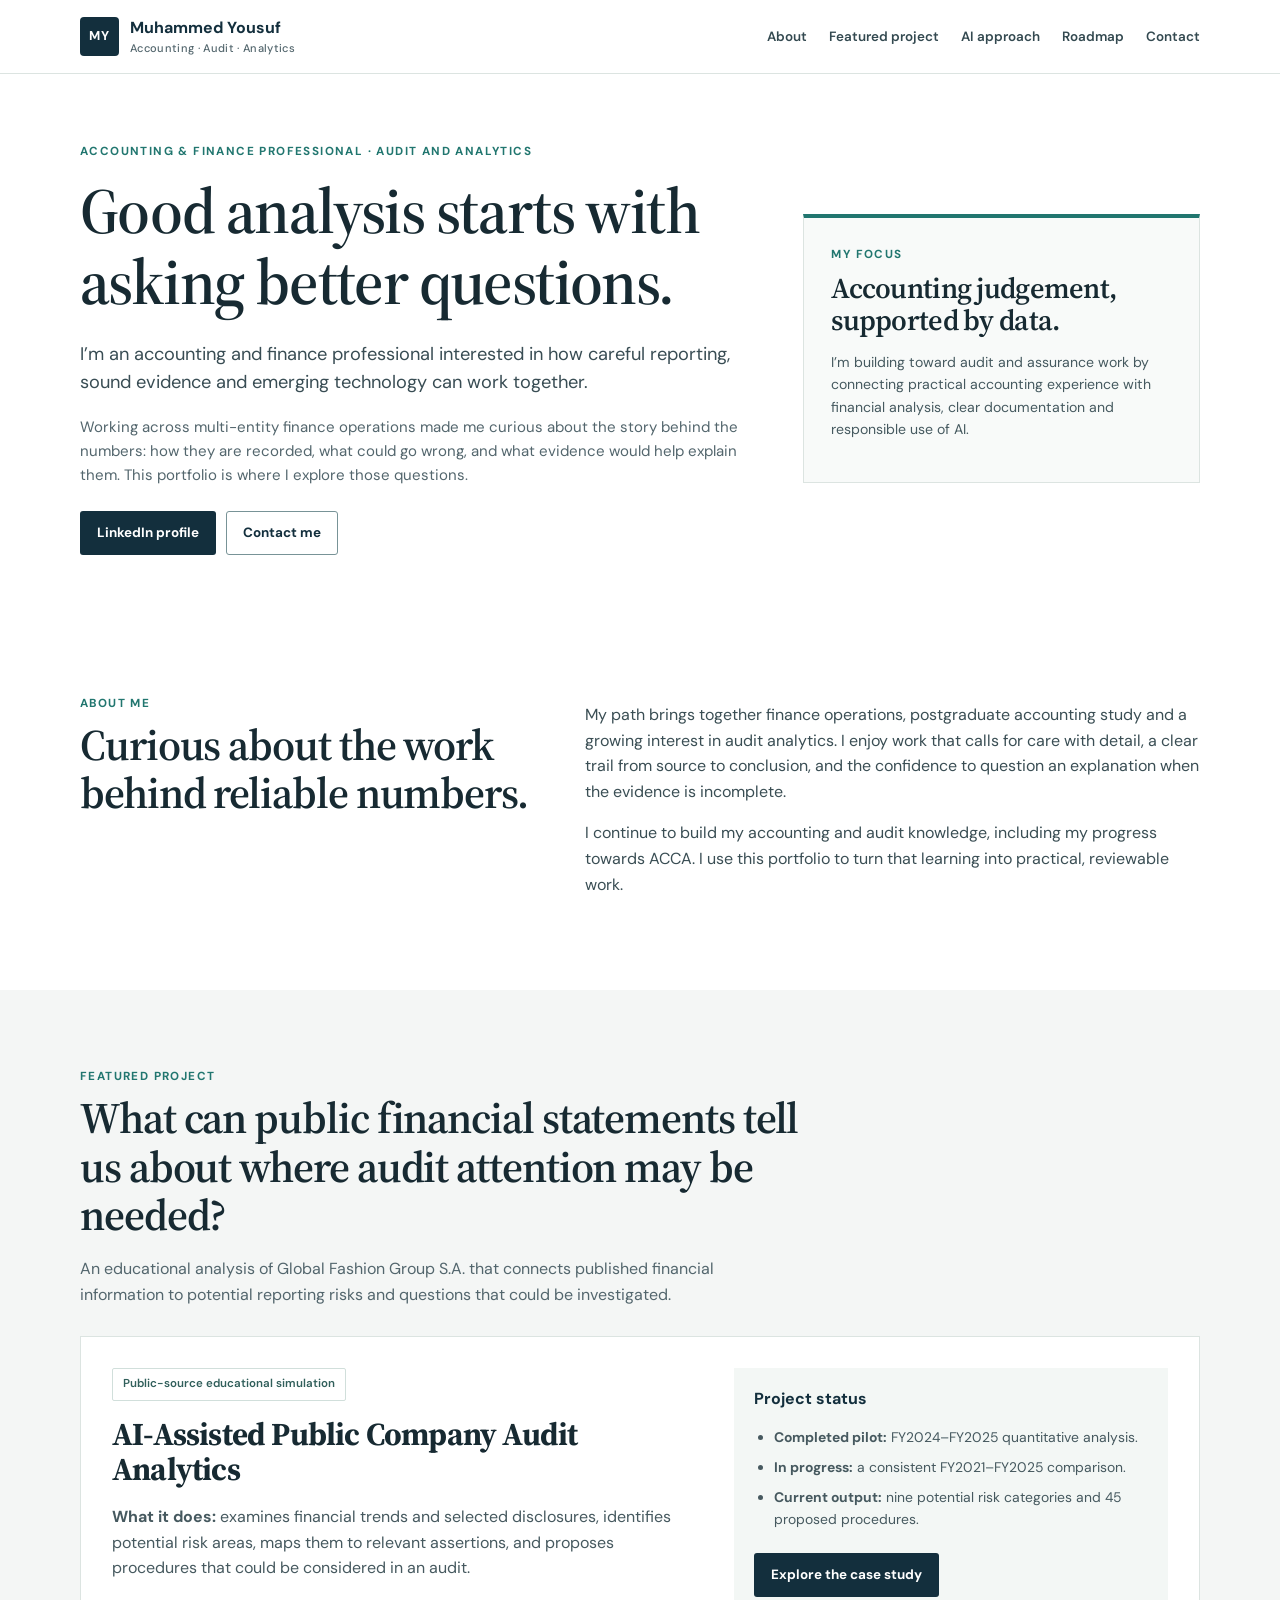
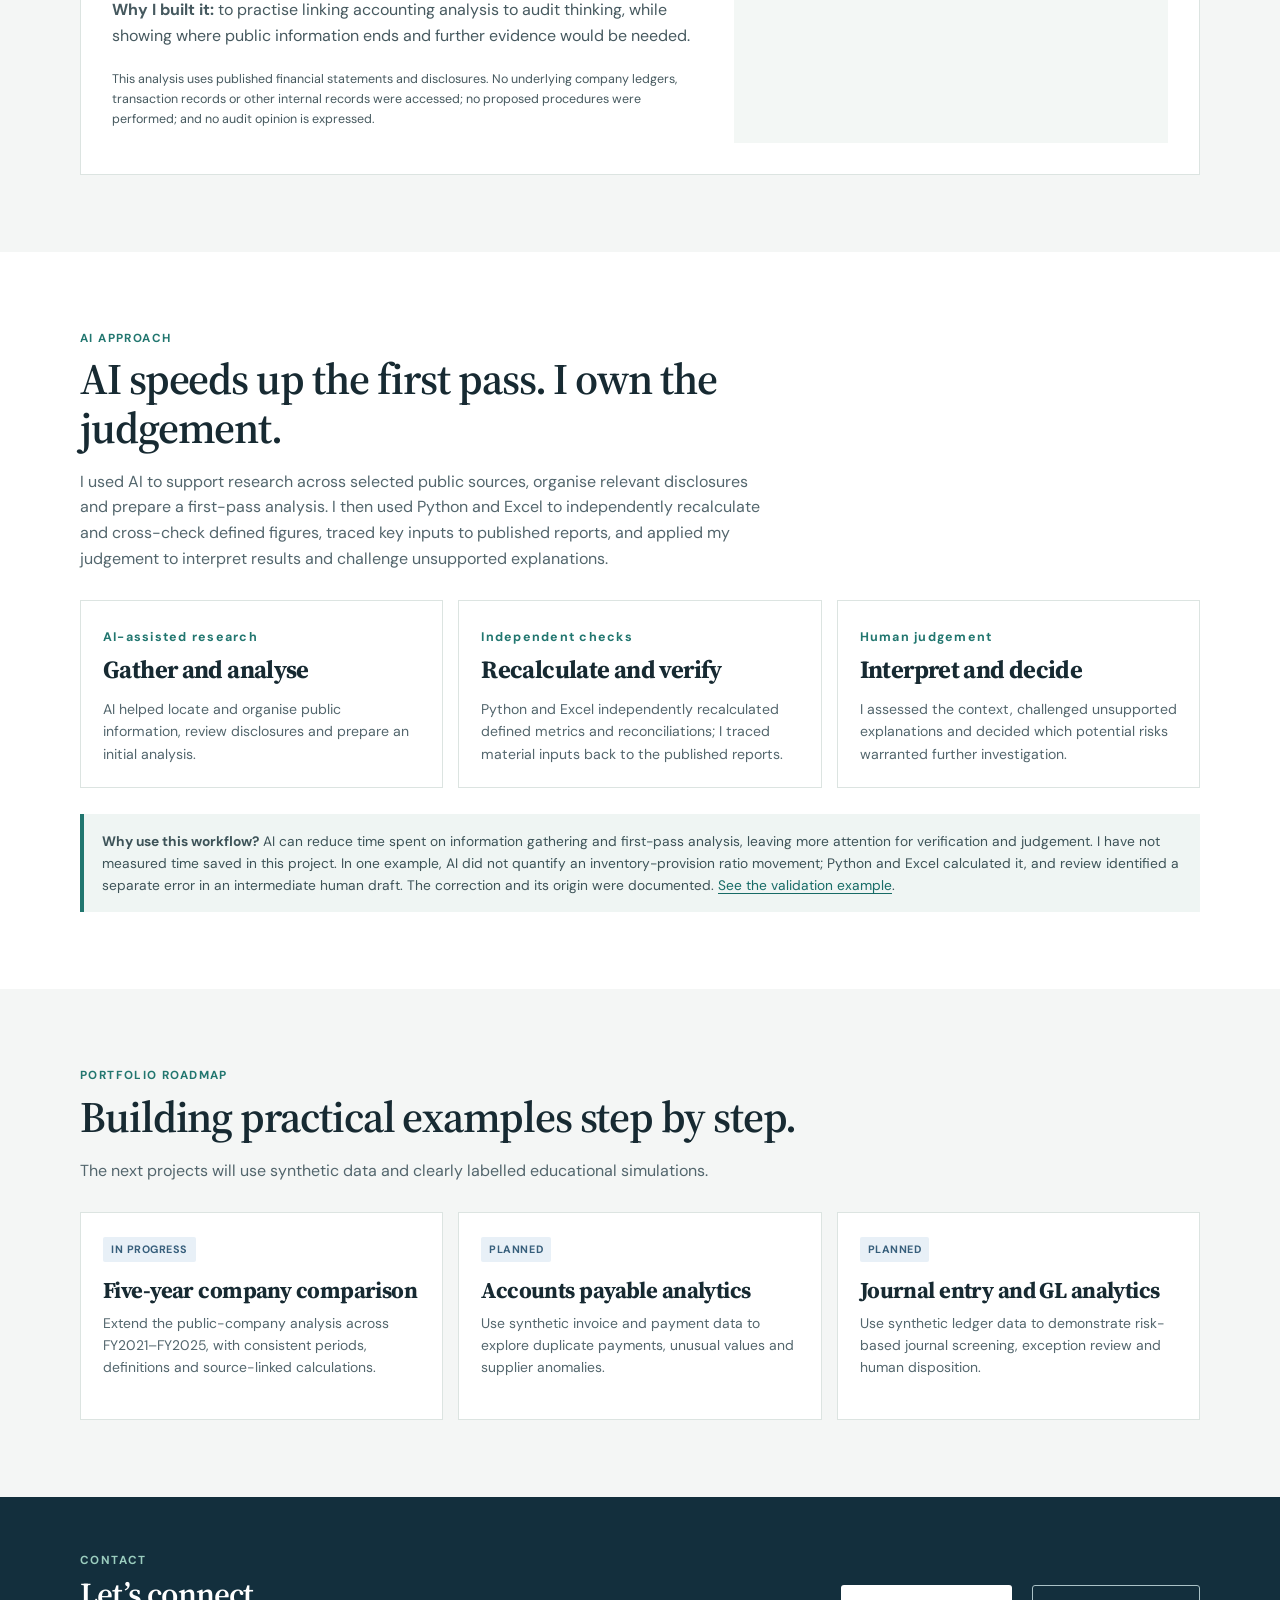
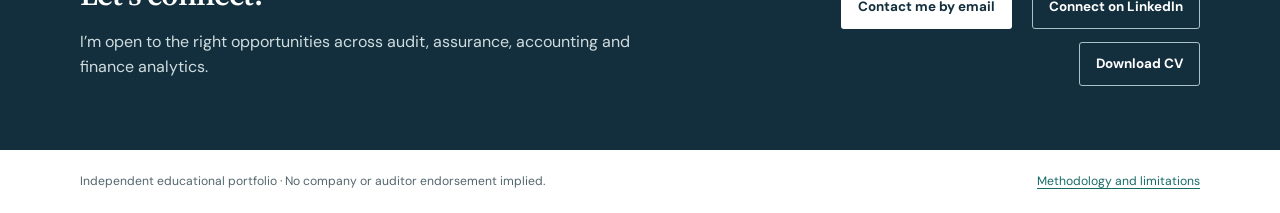
==== index.html @ 968e2f02 "Update downloadable CV" ====
<!doctype html>
<html lang="en">
<head>
  <meta charset="utf-8">
  <meta name="viewport" content="width=device-width, initial-scale=1">
  <meta name="description" content="Muhammed Yousuf is an accounting and finance professional exploring audit, financial reporting and responsible use of data and AI.">
  <meta name="theme-color" content="#132f3d">
  <title>Muhammed Yousuf | Accounting, Audit &amp; Analytics</title>
  <link rel="preconnect" href="https://fonts.googleapis.com">
  <link rel="preconnect" href="https://fonts.gstatic.com" crossorigin>
  <link href="https://fonts.googleapis.com/css2?family=DM+Sans:wght@400;500;600;700&family=Source+Serif+4:wght@400;500;600;700&display=swap" rel="stylesheet">
  <link rel="stylesheet" href="styles.css">
  <script src="site.js" defer></script>
</head>
<body>
  <a class="skip-link" href="#main">Skip to content</a>
  <header class="topbar">
    <a class="wordmark" href="index.html"><span class="mark">MY</span><span>Muhammed Yousuf<small>Accounting · Audit · Analytics</small></span></a>
    <button class="menu-toggle" type="button" aria-expanded="false" aria-controls="primary-nav" aria-label="Open navigation">Menu</button>
    <nav id="primary-nav" aria-label="Primary navigation">
      <a href="#about">About</a>
      <a href="#project">Featured project</a>
      <a href="#ai">AI approach</a>
      <a href="#roadmap">Roadmap</a>
      <a href="#contact">Contact</a>
    </nav>
  </header>

  <main id="main">
    <section class="hero recruiter-hero wrap">
      <div class="hero-copy">
        <p class="eyebrow">Accounting &amp; finance professional · Audit and analytics</p>
        <h1>Good analysis starts with asking better questions.</h1>
        <p class="lede">I’m an accounting and finance professional interested in how careful reporting, sound evidence and emerging technology can work together.</p>
        <p class="lede-small">Working across multi-entity finance operations made me curious about the story behind the numbers: how they are recorded, what could go wrong, and what evidence would help explain them. This portfolio is where I explore those questions.</p>
        <div class="actions">
          <a class="button primary" href="https://www.linkedin.com/in/muhammedyousuf111197/" target="_blank" rel="noopener">LinkedIn profile</a>
          <a class="button secondary" href="#contact">Contact me</a>
        </div>
      </div>
      <aside class="hero-panel intro-panel">
        <p class="eyebrow">My focus</p>
        <h2>Accounting judgement, supported by data.</h2>
        <p>I’m building toward audit and assurance work by connecting practical accounting experience with financial analysis, clear documentation and responsible use of AI.</p>
      </aside>
    </section>

    <section class="section wrap recruiter-about" id="about">
      <div class="section-intro">
        <p class="eyebrow">About me</p>
        <h2>Curious about the work behind reliable numbers.</h2>
      </div>
      <div class="body-copy">
        <p>My path brings together finance operations, postgraduate accounting study and a growing interest in audit analytics. I enjoy work that calls for care with detail, a clear trail from source to conclusion, and the confidence to question an explanation when the evidence is incomplete.</p>
        <p>I continue to build my accounting and audit knowledge, including my progress towards ACCA. I use this portfolio to turn that learning into practical, reviewable work.</p>
      </div>
    </section>

    <section class="section tinted" id="project">
      <div class="wrap">
        <div class="section-intro">
          <p class="eyebrow">Featured project</p>
          <h2>What can public financial statements tell us about where audit attention may be needed?</h2>
          <p class="section-lede">An educational analysis of Global Fashion Group S.A. that connects published financial information to potential reporting risks and questions that could be investigated.</p>
        </div>
        <article class="feature-card recruiter-project-card">
          <div>
            <span class="tag">Public-source educational simulation</span>
            <h3>AI-Assisted Public Company Audit Analytics</h3>
            <p><strong>What it does:</strong> examines financial trends and selected disclosures, identifies potential risk areas, maps them to relevant assertions, and proposes procedures that could be considered in an audit.</p>
            <p><strong>Why I built it:</strong> to practise linking accounting analysis to audit thinking, while showing where public information ends and further evidence would be needed.</p>
            <p class="quiet">This analysis uses published financial statements and disclosures. No underlying company ledgers, transaction records or other internal records were accessed; no proposed procedures were performed; and no audit opinion is expressed.</p>
          </div>
          <div class="feature-side">
            <p><strong>Project status</strong></p>
            <ul>
              <li><strong>Completed pilot:</strong> FY2024–FY2025 quantitative analysis.</li>
              <li><strong>In progress:</strong> a consistent FY2021–FY2025 comparison.</li>
              <li><strong>Current output:</strong> nine potential risk categories and 45 proposed procedures.</li>
            </ul>
            <a class="button primary" href="case-study.html">Explore the case study</a>
          </div>
        </article>
      </div>
    </section>

    <section class="section wrap" id="ai">
      <div class="section-intro">
        <p class="eyebrow">AI approach</p>
        <h2>AI speeds up the first pass. I own the judgement.</h2>
        <p class="section-lede">I used AI to support research across selected public sources, organise relevant disclosures and prepare a first-pass analysis. I then used Python and Excel to independently recalculate and cross-check defined figures, traced key inputs to published reports, and applied my judgement to interpret results and challenge unsupported explanations.</p>
      </div>
      <div class="three-cards">
        <article><span class="card-number">AI-assisted research</span><h3>Gather and analyse</h3><p>AI helped locate and organise public information, review disclosures and prepare an initial analysis.</p></article>
        <article><span class="card-number">Independent checks</span><h3>Recalculate and verify</h3><p>Python and Excel independently recalculated defined metrics and reconciliations; I traced material inputs back to the published reports.</p></article>
        <article><span class="card-number">Human judgement</span><h3>Interpret and decide</h3><p>I assessed the context, challenged unsupported explanations and decided which potential risks warranted further investigation.</p></article>
      </div>
      <p class="notice-line"><strong>Why use this workflow?</strong> AI can reduce time spent on information gathering and first-pass analysis, leaving more attention for verification and judgement. I have not measured time saved in this project. In one example, AI did not quantify an inventory-provision ratio movement; Python and Excel calculated it, and review identified a separate error in an intermediate human draft. The correction and its origin were documented. <a href="methodology.html#ai-review">See the validation example</a>.</p>
    </section>

    <section class="section tinted" id="roadmap">
      <div class="wrap">
        <div class="section-intro">
          <p class="eyebrow">Portfolio roadmap</p>
          <h2>Building practical examples step by step.</h2>
          <p class="section-lede">The next projects will use synthetic data and clearly labelled educational simulations.</p>
        </div>
        <div class="roadmap-grid">
          <article><span class="status-label limited">In progress</span><h3>Five-year company comparison</h3><p>Extend the public-company analysis across FY2021–FY2025, with consistent periods, definitions and source-linked calculations.</p></article>
          <article><span class="status-label source">Planned</span><h3>Accounts payable analytics</h3><p>Use synthetic invoice and payment data to explore duplicate payments, unusual values and supplier anomalies.</p></article>
          <article><span class="status-label source">Planned</span><h3>Journal entry and GL analytics</h3><p>Use synthetic ledger data to demonstrate risk-based journal screening, exception review and human disposition.</p></article>
        </div>
      </div>
    </section>

    <section class="contact-band" id="contact">
      <div class="wrap contact-inner">
        <div>
          <p class="eyebrow">Contact</p>
          <h2>Let’s connect.</h2>
          <p>I’m open to the right opportunities across audit, assurance, accounting and finance analytics.</p>
        </div>
        <div class="actions contact-actions">
          <a class="button light" href="mailto:muhammedyousufds@gmail.com">Contact me by email</a>
          <a class="button outline-light" href="https://www.linkedin.com/in/muhammedyousuf111197/" target="_blank" rel="noopener">Connect on LinkedIn</a>
          <a class="button outline-light" href="downloads/Muhammed_Yousuf_CV_2026.pdf" download>Download CV</a>
        </div>
      </div>
    </section>
  </main>
  <footer class="footer wrap">
    <span>Independent educational portfolio · No company or auditor endorsement implied.</span>
    <a href="methodology.html">Methodology and limitations</a>
  </footer>
</body>
</html>
---- styles.css ----
:root{--ink:#172a32;--muted:#53666d;--navy:#132f3d;--teal:#21766f;--mint:#e8f1ee;--paper:#fff;--wash:#f4f6f5;--line:#dce4e1;--amber:#fff4d9;--max:1120px}*{box-sizing:border-box}html{scroll-behavior:smooth;scroll-padding-top:80px}body{margin:0;background:var(--paper);color:var(--ink);font:16px/1.6 'DM Sans',Arial,sans-serif}a{color:#176b66;text-underline-offset:3px}a:hover{color:#0d4f4a}h1,h2,h3{font-family:'Source Serif 4',Georgia,serif;line-height:1.12;letter-spacing:-.025em}h1{max-width:780px;margin:14px 0 22px;font-size:clamp(2.5rem,5.5vw,4.9rem);font-weight:600}h2{margin:8px 0 14px;font-size:clamp(1.9rem,3.4vw,3rem);font-weight:600}h3{margin:7px 0 10px;font-size:1.55rem}.wrap{width:min(var(--max),calc(100% - 56px));margin-inline:auto}.skip-link{position:absolute;top:-80px;left:12px;z-index:9;padding:10px 14px;background:#fff;color:#111}.skip-link:focus{top:10px}.topbar{position:sticky;top:0;z-index:5;display:flex;min-height:74px;align-items:center;justify-content:space-between;gap:20px;padding:10px max(28px,calc((100vw - var(--max))/2));border-bottom:1px solid var(--line);background:rgba(255,255,255,.97)}.wordmark{display:flex;align-items:center;gap:11px;color:var(--navy);font-weight:700;text-decoration:none}.wordmark small{display:block;color:var(--muted);font-size:.69rem;font-weight:500;letter-spacing:.03em}.mark{display:grid;width:39px;height:39px;place-items:center;border-radius:4px;background:var(--navy);color:#fff;font-size:.8rem;letter-spacing:.04em}.topbar nav{display:flex;flex-wrap:wrap;gap:22px}.topbar nav a{color:#334950;font-size:.84rem;font-weight:600;text-decoration:none}.topbar nav a[aria-current=page]{color:var(--teal);text-decoration:underline;text-underline-offset:7px}.hero{display:grid;grid-template-columns:minmax(0,1.55fr) minmax(280px,.75fr);gap:70px;align-items:center;padding-block:74px 72px}.eyebrow{margin:0;color:var(--teal);font-size:.73rem;font-weight:700;letter-spacing:.12em;text-transform:uppercase}.lede{max-width:700px;color:#394d54;font-size:1.14rem;line-height:1.55}.lede-small{max-width:730px;color:var(--muted);font-size:.94rem}.hero-panel{padding:27px;border:1px solid var(--line);border-top:4px solid var(--teal);background:#f8faf9}.hero-panel h2{font-size:1.8rem}.hero-panel>p:not(.eyebrow){color:#45595f;font-size:.88rem}.fact-list{margin:19px 0}.fact-list div{display:flex;align-items:baseline;gap:12px;padding:10px 0;border-top:1px solid var(--line)}.fact-list dt{min-width:78px;color:var(--navy);font-size:1.22rem;font-weight:700}.fact-list dd{margin:0;color:var(--muted);font-size:.82rem}.caution{padding:12px;border-left:3px solid #ad8335;background:var(--amber);color:#5b4a27;font-size:.78rem;line-height:1.45}.actions{display:flex;flex-wrap:wrap;align-items:center;gap:13px 20px;margin-top:24px}.button{display:inline-flex;min-height:44px;align-items:center;justify-content:center;padding:10px 16px;border:1px solid transparent;border-radius:3px;font-size:.84rem;font-weight:700;text-decoration:none}.primary{background:var(--navy);color:white}.primary:hover{background:#20495a;color:white}.secondary{border-color:#789397;background:white;color:var(--navy)}.text-link{font-size:.84rem;font-weight:700}.proof-band{display:grid;grid-template-columns:repeat(4,1fr);padding:20px max(28px,calc((100vw - var(--max))/2));background:var(--navy);color:white}.proof-band div{display:flex;flex-direction:column;gap:2px;padding:5px 18px;border-right:1px solid #45606c}.proof-band div:first-child{padding-left:0}.proof-band div:last-child{border:0}.proof-band strong{font-size:1rem}.proof-band span{color:#c5d4d8;font-size:.76rem}.section{padding-block:77px}.section-intro{max-width:720px;margin-bottom:29px}.section-intro h2{max-width:720px}.section-lede{max-width:690px;color:var(--muted)}.body-copy{max-width:850px;color:#3a4e54}.body-copy p{margin:.5rem 0 1rem}.narrow{max-width:790px;margin-inline:auto}.tinted{background:var(--wash)}.chips{display:flex;flex-wrap:wrap;gap:8px;margin-top:20px}.chips span,.tag{display:inline-flex;padding:6px 10px;border:1px solid #d1dfdb;border-radius:2px;background:#fff;color:#315f5b;font-size:.72rem;font-weight:600}.feature-card{display:grid;grid-template-columns:1.08fr .92fr;gap:35px;padding:31px;border:1px solid var(--line);background:#fff}.feature-card h3{margin-top:16px;font-size:2rem}.feature-card p{color:#46595f}.feature-side{padding:18px 20px;background:#f3f7f5}.feature-side p{margin:0;color:var(--navy)}.feature-side ul{padding-left:20px;color:#46595f;font-size:.87rem}.feature-side li{margin:8px 0}.feature-side .button{margin-top:8px}.quiet,.small-note{color:#67777c;font-size:.78rem}.three-cards{display:grid;grid-template-columns:repeat(3,1fr);gap:15px}.three-cards article{min-height:180px;padding:22px;border:1px solid var(--line);background:#fff}.three-cards p{margin-bottom:0;color:#53666d;font-size:.88rem}.card-number{color:var(--teal);font-size:.78rem;font-weight:700;letter-spacing:.1em}.notice-line{margin:26px 0 0;padding:16px 18px;border-left:4px solid var(--teal);background:#eff5f3;color:#3d5358;font-size:.86rem}.contact-band{padding:54px 0;background:var(--navy);color:#fff}.contact-inner{display:flex;justify-content:space-between;gap:30px;align-items:center}.contact-inner h2{margin:7px 0;font-size:2rem}.contact-inner p:not(.eyebrow){max-width:620px;color:#d0dddf}.contact-band .eyebrow{color:#9bcebf}.light{background:white;color:var(--navy)}.outline-light{border-color:#aac2c7;color:white}.footer{display:flex;justify-content:space-between;gap:15px;padding-block:22px;color:var(--muted);font-size:.76rem}.page-hero{padding:58px 0 45px;background:var(--wash)}.page-hero h1{max-width:880px;font-size:clamp(2.35rem,4.5vw,4rem)}.page-hero .lede{max-width:770px}.status-grid,.inventory{display:grid;grid-template-columns:repeat(2,1fr);gap:13px}.status-grid article,.inventory article{padding:21px;border:1px solid var(--line);background:#fff}.status-grid h3,.inventory h3{margin:13px 0 7px;font-size:1.35rem}.status-grid p,.inventory p{margin:0;color:var(--muted);font-size:.85rem}.status-label,.inventory-status{display:inline-flex;padding:4px 8px;border-radius:2px;font-size:.67rem;font-weight:700;letter-spacing:.05em;text-transform:uppercase}.done,.available{background:#e6f2ed;color:#24654b}.limited,.source{background:#e8f0f7;color:#365e7b}.internal{background:#fff1d4;color:#795a20}.boundary,.protected{background:#eee9f5;color:#604b7a}.chain{display:grid;grid-template-columns:repeat(3,1fr);gap:1px;padding:0;list-style:none;background:var(--line);border:1px solid var(--line)}.chain li{display:flex;min-height:145px;flex-direction:column;gap:8px;padding:18px;background:#fff}.chain strong{color:var(--navy)}.chain span{color:var(--muted);font-size:.82rem}.validation-example{display:grid;grid-template-columns:.8fr 1.2fr;gap:24px;padding:25px;border:1px solid var(--line);background:#fff}.validation-example h3{font-size:1.55rem}.validation-example dl{display:grid;grid-template-columns:130px 1fr;gap:9px 14px;margin:0}.validation-example dt{color:var(--navy);font-size:.8rem;font-weight:700}.validation-example dd{margin:0;color:#516369;font-size:.82rem}.firewall{padding-left:23px}.firewall li{margin:13px 0;padding-left:5px}.firewall strong{display:block;color:var(--navy)}.firewall span{display:block;color:var(--muted);font-size:.86rem}.story-card{margin:20px 0;padding:25px;border:1px solid var(--line);background:#fff}.story-card header{max-width:850px;padding-bottom:14px;border-bottom:1px solid var(--line)}.story-card header h3{margin:12px 0 4px;font-size:1.8rem}.story-card header p{margin:0;color:var(--muted)}.story-steps{display:grid;grid-template-columns:repeat(2,1fr);gap:0 26px;padding:0;list-style:none;counter-reset:step}.story-steps li{display:grid;grid-template-columns:145px 1fr;gap:12px;padding:13px 0;border-bottom:1px solid #e8ecea}.story-steps strong{color:#245f5a;font-size:.78rem}.story-steps span{color:#495b61;font-size:.82rem;line-height:1.5}.metric-row{display:grid;grid-template-columns:repeat(4,1fr);gap:10px;margin:25px 0}.metric-row div{display:flex;flex-direction:column;padding:16px;border:1px solid var(--line);background:#fff}.metric-row span,.metric-row small{color:var(--muted);font-size:.72rem}.metric-row strong{margin:4px 0;color:var(--navy);font-size:1.3rem}.source-line{margin-top:24px;color:#69787c;font-size:.76rem}.resource-list{display:grid;grid-template-columns:1fr 1fr;gap:10px}.resource-list a{display:flex;flex-direction:column;gap:4px;padding:17px;border:1px solid var(--line);background:white;text-decoration:none}.resource-list strong{color:var(--navy);font-size:.9rem}.resource-list span{color:var(--muted);font-size:.76rem}.table-wrap{overflow-x:auto;border:1px solid var(--line);background:white}table{width:100%;border-collapse:collapse;font-size:.82rem}th,td{padding:13px;text-align:left;vertical-align:top;border-bottom:1px solid var(--line)}thead{background:var(--navy);color:white}tbody tr:nth-child(even){background:#f8faf9}.checklist{padding-left:22px}.checklist li{padding:6px 0;color:#46595f}.checklist li::marker{color:var(--teal);font-weight:700}
@media(max-width:820px){.hero{grid-template-columns:1fr;gap:30px;padding-block:52px}.hero-panel{max-width:650px}.proof-band{grid-template-columns:repeat(2,1fr);gap:12px}.proof-band div:nth-child(2){border-right:0}.proof-band div:nth-child(3){padding-left:0}.feature-card{grid-template-columns:1fr}.chain{grid-template-columns:repeat(2,1fr)}.story-steps{grid-template-columns:1fr}.metric-row{grid-template-columns:repeat(2,1fr)}}
@media(max-width:600px){body{font-size:15px}.wrap{width:calc(100% - 38px)}.topbar{position:relative;align-items:flex-start;flex-direction:column;padding:13px 19px}.topbar nav{gap:8px 17px}.topbar nav a{font-size:.78rem}.wordmark{font-size:.87rem}.hero{padding-block:41px}.hero h1{font-size:2.55rem}.lede{font-size:1.02rem}.proof-band{padding-inline:19px}.proof-band div{padding:5px 9px}.proof-band strong{font-size:.9rem}.proof-band span{font-size:.69rem}.section{padding-block:54px}.section-intro{margin-bottom:22px}.section-intro h2{font-size:2rem}.three-cards,.status-grid,.inventory,.resource-list{grid-template-columns:1fr}.three-cards article{min-height:0;padding:18px}.feature-card{padding:18px}.feature-card h3{font-size:1.7rem}.contact-inner{align-items:flex-start;flex-direction:column}.contact-inner .actions{width:100%}.contact-inner .button{flex:1}.footer{align-items:flex-start;flex-direction:column}.page-hero{padding:40px 0 30px}.page-hero h1{font-size:2.4rem}.chain{grid-template-columns:1fr}.chain li{min-height:0}.validation-example{grid-template-columns:1fr;padding:18px}.validation-example dl{grid-template-columns:110px 1fr}.story-card{padding:17px}.story-steps li{grid-template-columns:1fr;gap:4px;padding:12px 0}.metric-row{gap:7px}.metric-row div{padding:12px}.metric-row strong{font-size:1.08rem}.metric-row span,.metric-row small{font-size:.67rem}table{min-width:640px}.actions .button{width:100%}}
@media(prefers-reduced-motion:reduce){html{scroll-behavior:auto}}
@media print{.topbar{position:static}.actions,.footer a{display:none}.section,.story-card,.validation-example{break-inside:avoid}a{color:#174f69}}


.menu-toggle{display:none;min-height:42px;padding:8px 12px;border:1px solid var(--line);border-radius:3px;background:#fff;color:var(--navy);font:inherit;font-size:.84rem;font-weight:700;cursor:pointer}
.menu-toggle:focus-visible,a:focus-visible{outline:3px solid #bc8a31;outline-offset:3px}
.hero-specialisms{display:flex;flex-wrap:wrap;gap:8px;margin-top:18px}
.hero-specialisms span{padding:6px 10px;border:1px solid #c7d9d4;border-radius:2px;background:#f2f7f5;color:#1b5f59;font-size:.75rem;font-weight:700}
.chart-panel{margin:30px 0 5px;padding:16px;border:1px solid var(--line);background:#fff}
.chart-panel picture,.chart-panel img{display:block;width:100%;height:auto}
.chart-panel figcaption{margin-top:10px;color:var(--muted);font-size:.8rem;line-height:1.5}
@media(max-width:600px){.topbar{position:sticky;top:0;z-index:5;min-height:66px;flex-direction:row;align-items:center;flex-wrap:wrap;padding:10px 19px;background:rgba(255,255,255,.98)}.menu-toggle{display:block;margin-left:auto}.topbar nav{position:absolute;top:100%;right:0;left:0;display:none;flex-direction:column;gap:0;padding:8px 19px 12px;border-bottom:1px solid var(--line);background:#fff;box-shadow:0 8px 18px rgba(19,47,61,.08)}.topbar nav.open{display:flex}.topbar nav a{padding:10px 2px;border-bottom:1px solid #edf1ef}.topbar nav a:last-child{border:0}.chart-panel{margin-inline:-3px;padding:9px}.chart-panel figcaption{font-size:.73rem}}

/* Approved recruiter homepage layout */
@media(max-width:820px){.hero{grid-template-columns:1fr;gap:30px;padding-block:52px}.hero-panel{max-width:650px}.proof-band{grid-template-columns:repeat(2,1fr);gap:12px}.proof-band div:nth-child(2){border-right:0}.proof-band div:nth-child(3){padding-left:0}.feature-card{grid-template-columns:1fr}.chain{grid-template-columns:repeat(2,1fr)}.story-steps{grid-template-columns:1fr}.metric-row{grid-template-columns:repeat(2,1fr)}}
.recruiter-hero{grid-template-columns:minmax(0,1.35fr) minmax(310px,.8fr);gap:54px;padding-block:68px 62px}
.recruiter-hero h1{max-width:750px;font-size:clamp(2.65rem,5vw,4.45rem)}
.recruiter-hero .actions{gap:10px}
.intro-panel{align-self:center}
.intro-panel .chips{margin-top:18px}
.recruiter-about{display:grid;grid-template-columns:.85fr 1.15fr;gap:50px;align-items:start}
.recruiter-about .section-intro{margin:0}
.recruiter-about .body-copy{max-width:760px}
.recruiter-project-card{grid-template-columns:1.15fr .85fr}
.recruiter-project-card h3{max-width:540px}
.recruiter-project-card .quiet{margin-top:22px}
.roadmap-grid{display:grid;grid-template-columns:repeat(3,1fr);gap:15px}
.roadmap-grid article{min-height:208px;padding:22px;border:1px solid var(--line);background:#fff}
.roadmap-grid h3{margin:16px 0 8px;font-size:1.42rem}
.roadmap-grid p{margin:0;color:var(--muted);font-size:.87rem}
.contact-actions{justify-content:flex-end}
.contact-actions .button{white-space:nowrap}
@media(max-width:820px){.recruiter-hero{grid-template-columns:1fr;gap:28px;padding-block:52px}.intro-panel{max-width:680px}.recruiter-about{grid-template-columns:1fr;gap:16px}.roadmap-grid{grid-template-columns:1fr 1fr}.recruiter-project-card{grid-template-columns:1fr}}
@media(max-width:600px){.recruiter-hero{padding-block:40px}.recruiter-hero h1{font-size:2.55rem}.recruiter-hero .actions{align-items:stretch}.recruiter-hero .actions .button{width:auto;flex:1}.recruiter-about{padding-block:54px}.roadmap-grid{grid-template-columns:1fr}.roadmap-grid article{min-height:0;padding:18px}.contact-actions{width:100%;flex-direction:column}.contact-actions .button{width:100%}}
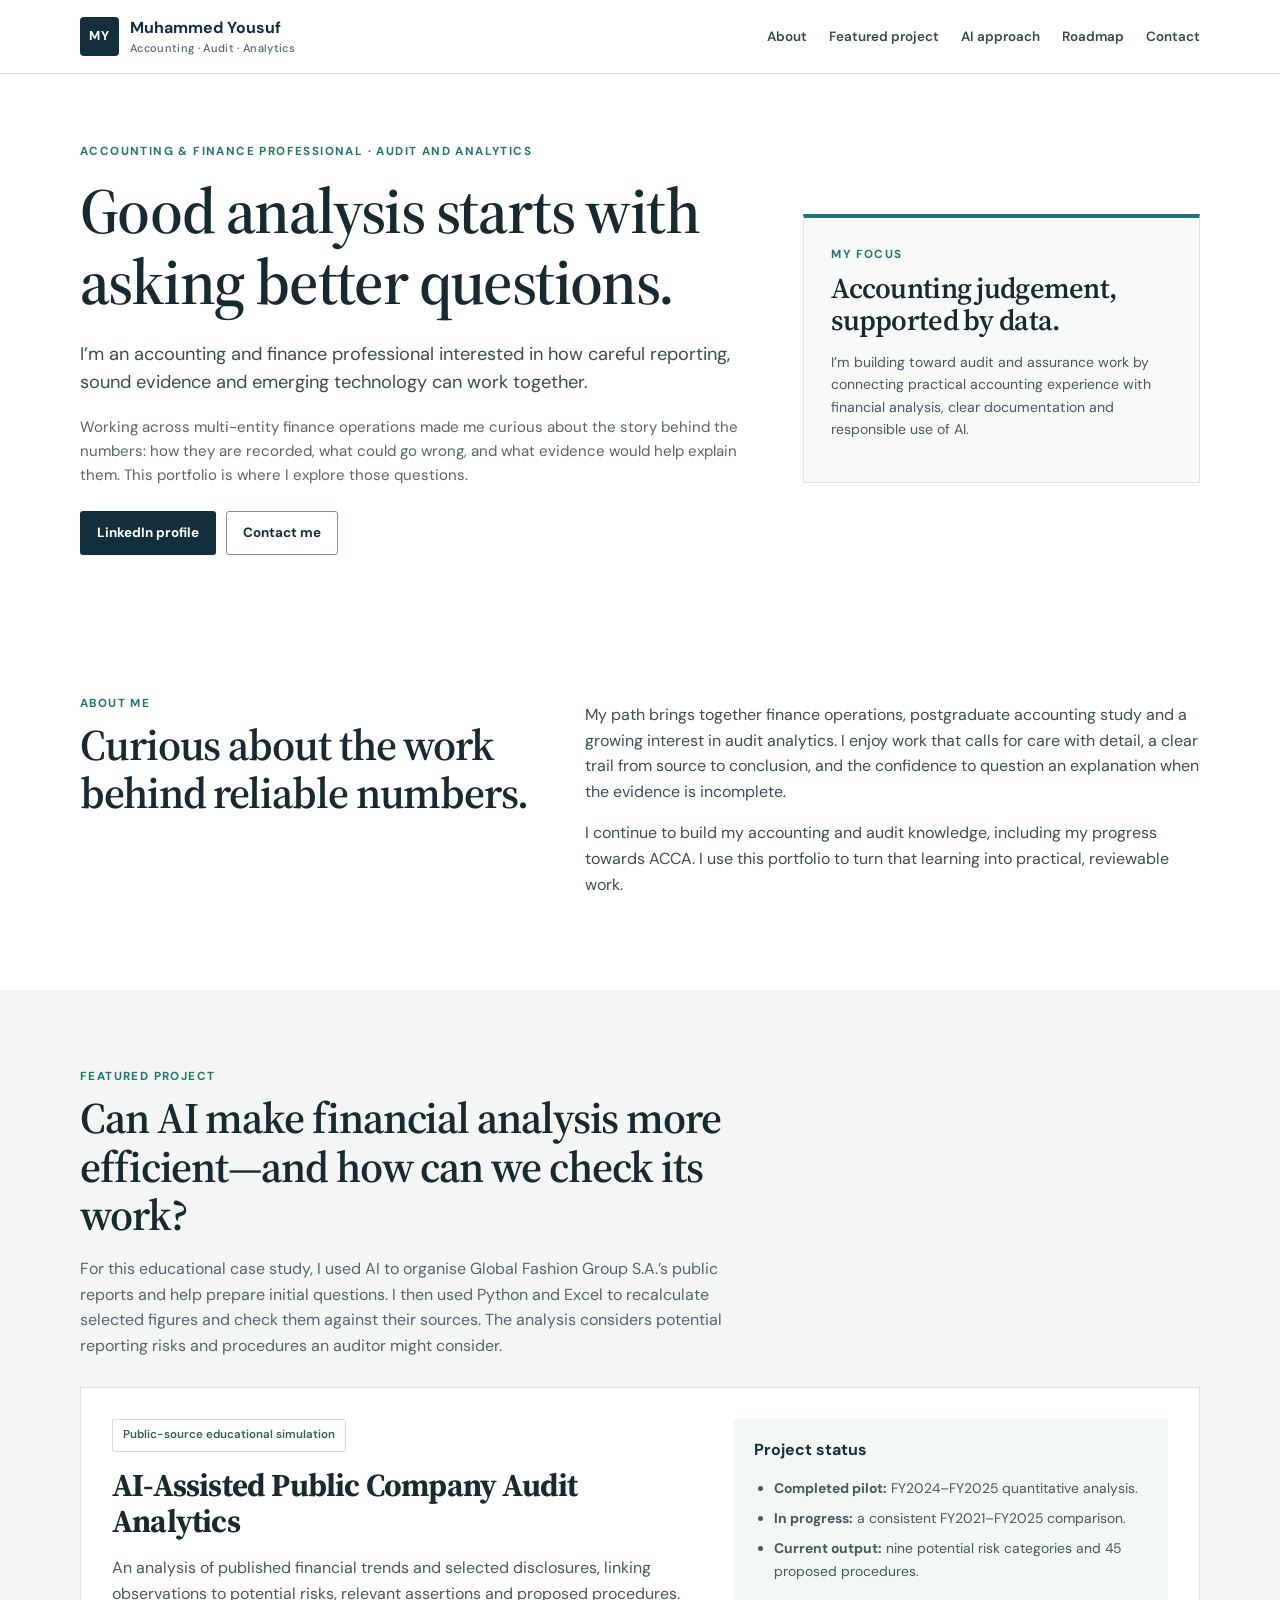
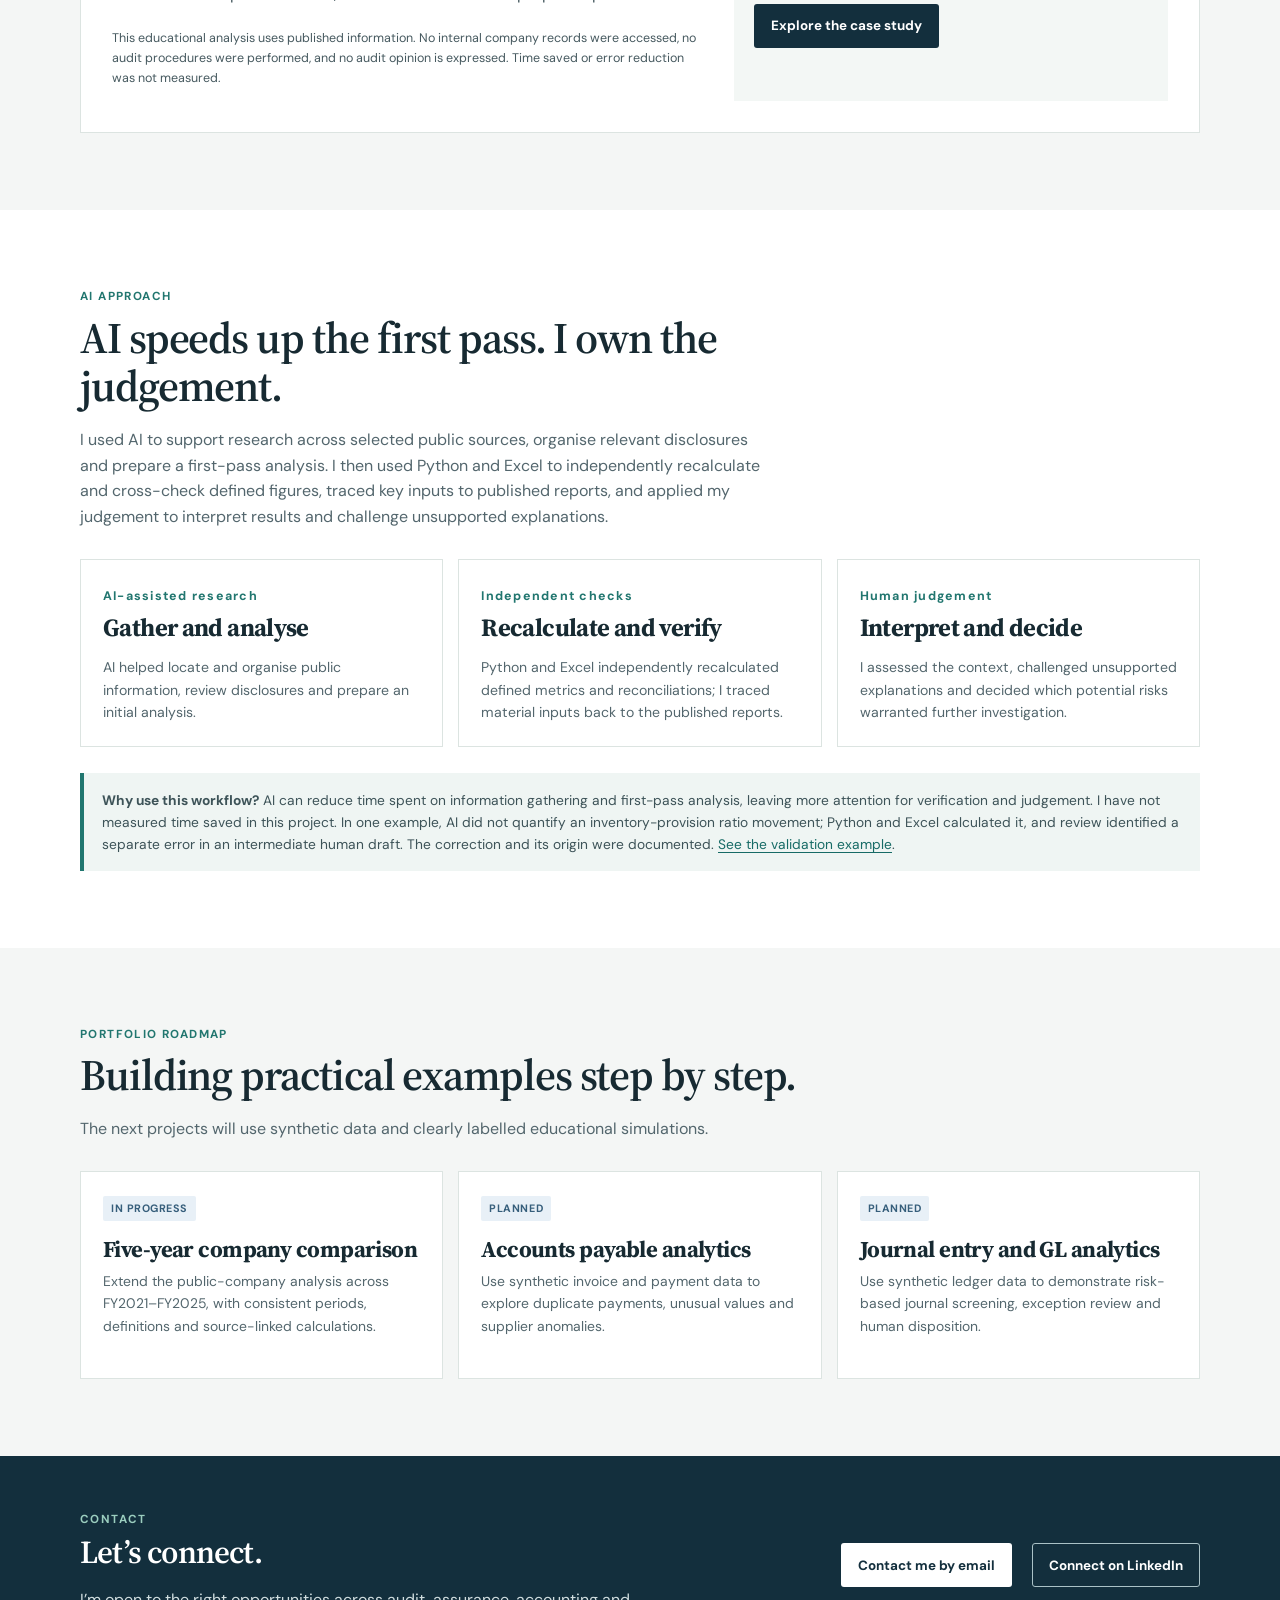
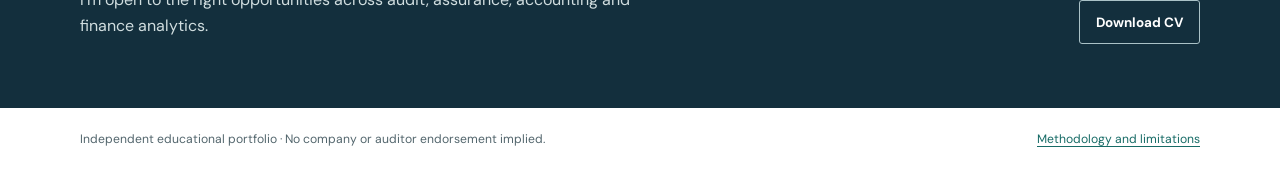
==== commit 9518dd92: "Refresh featured project section copy" ====
--- a/index.html
+++ b/index.html
@@ -60,16 +60,15 @@
       <div class="wrap">
         <div class="section-intro">
           <p class="eyebrow">Featured project</p>
-          <h2>What can public financial statements tell us about where audit attention may be needed?</h2>
-          <p class="section-lede">An educational analysis of Global Fashion Group S.A. that connects published financial information to potential reporting risks and questions that could be investigated.</p>
+          <h2>Can AI make financial analysis more efficient—and how can we check its work?</h2>
+          <p class="section-lede">For this educational case study, I used AI to organise Global Fashion Group S.A.’s public reports and help prepare initial questions. I then used Python and Excel to recalculate selected figures and check them against their sources. The analysis considers potential reporting risks and procedures an auditor might consider.</p>
         </div>
         <article class="feature-card recruiter-project-card">
           <div>
             <span class="tag">Public-source educational simulation</span>
             <h3>AI-Assisted Public Company Audit Analytics</h3>
-            <p><strong>What it does:</strong> examines financial trends and selected disclosures, identifies potential risk areas, maps them to relevant assertions, and proposes procedures that could be considered in an audit.</p>
-            <p><strong>Why I built it:</strong> to practise linking accounting analysis to audit thinking, while showing where public information ends and further evidence would be needed.</p>
-            <p class="quiet">This analysis uses published financial statements and disclosures. No underlying company ledgers, transaction records or other internal records were accessed; no proposed procedures were performed; and no audit opinion is expressed.</p>
+            <p>An analysis of published financial trends and selected disclosures, linking observations to potential risks, relevant assertions and proposed procedures.</p>
+            <p class="quiet">This educational analysis uses published information. No internal company records were accessed, no audit procedures were performed, and no audit opinion is expressed. Time saved or error reduction was not measured.</p>
           </div>
           <div class="feature-side">
             <p><strong>Project status</strong></p>
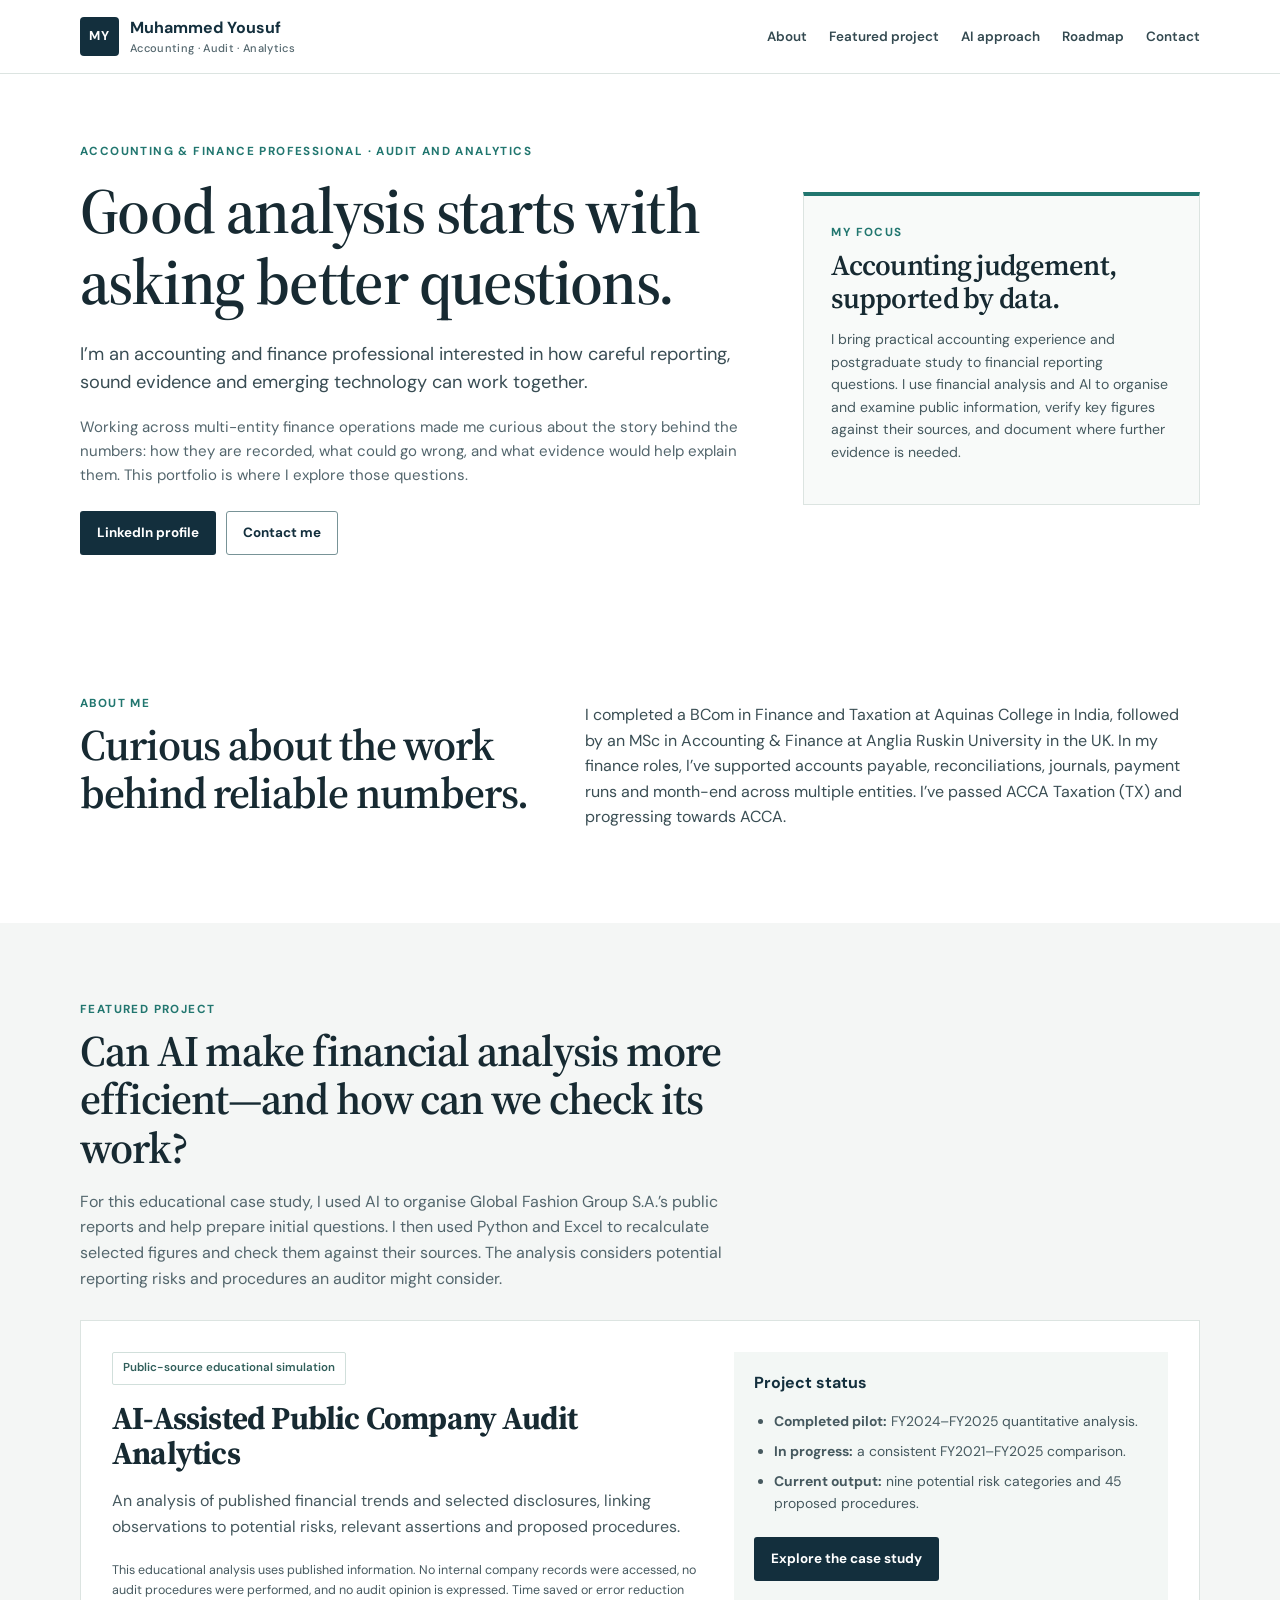
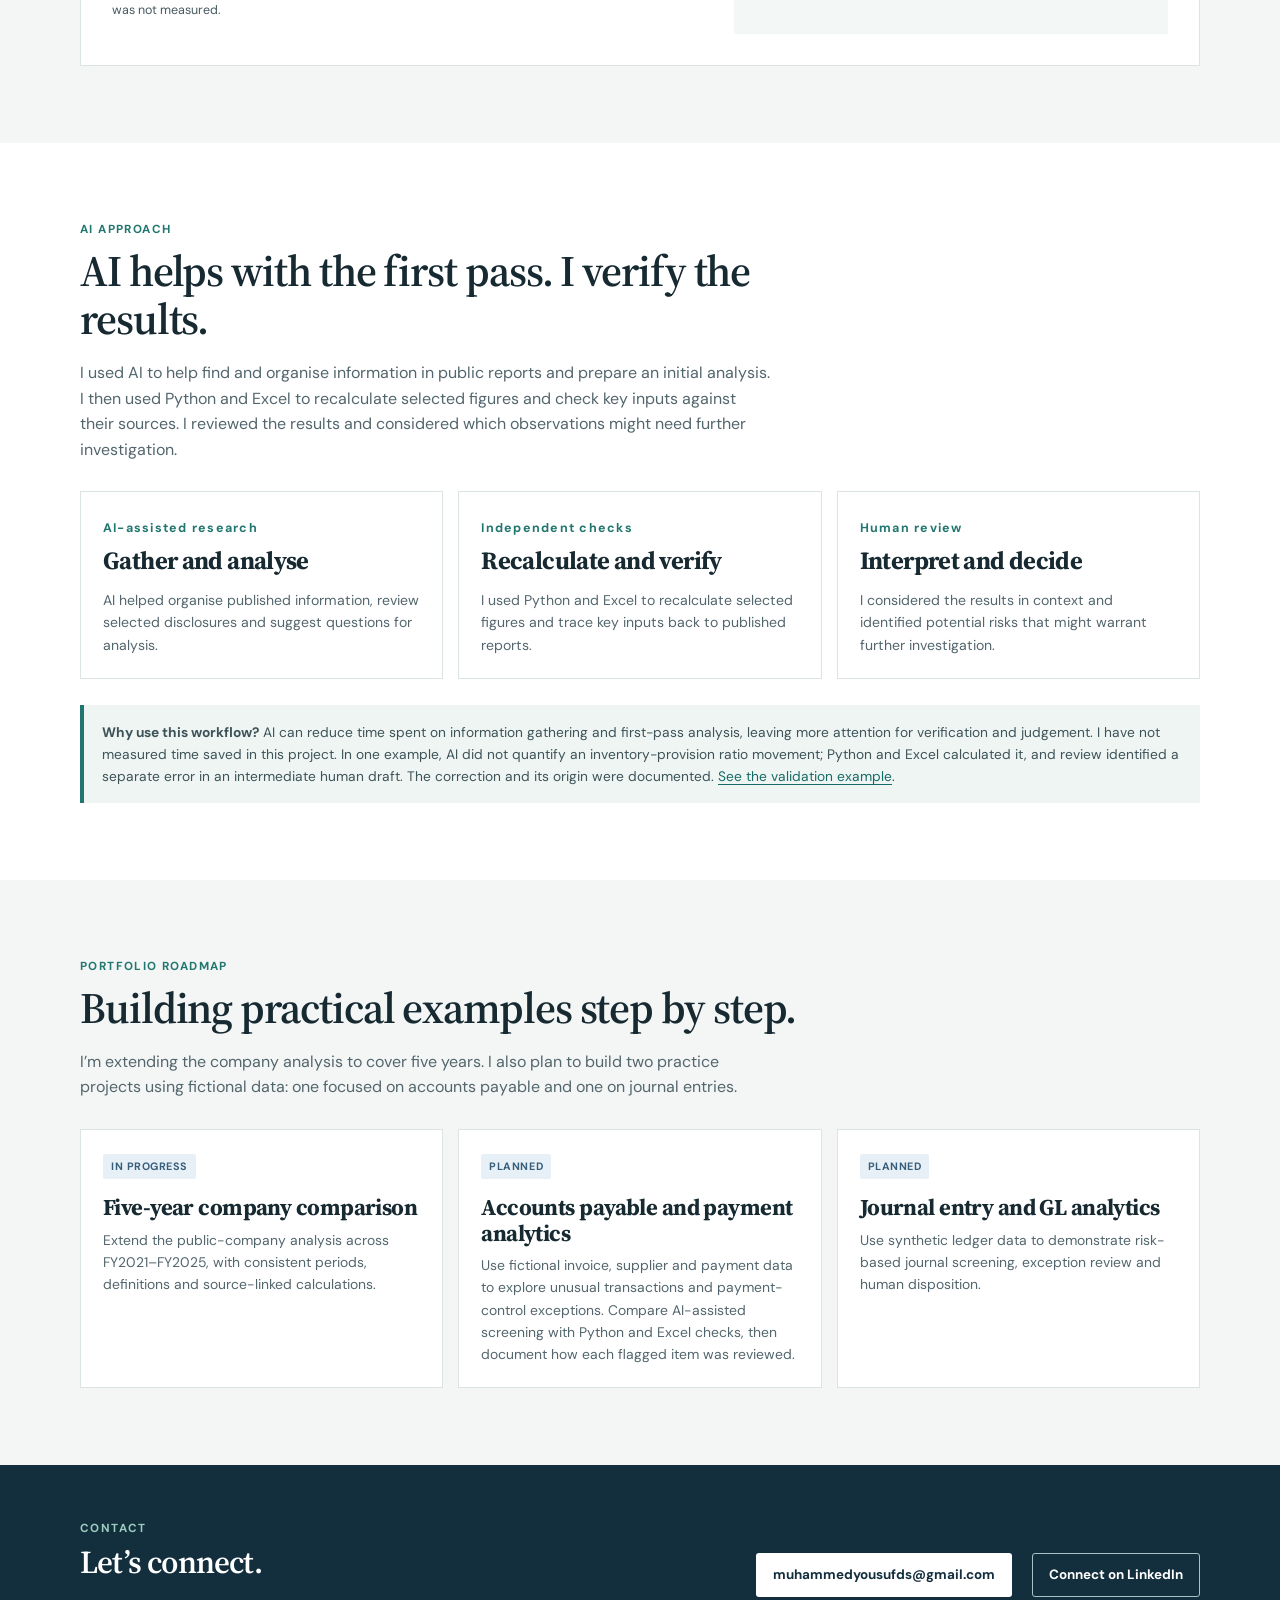
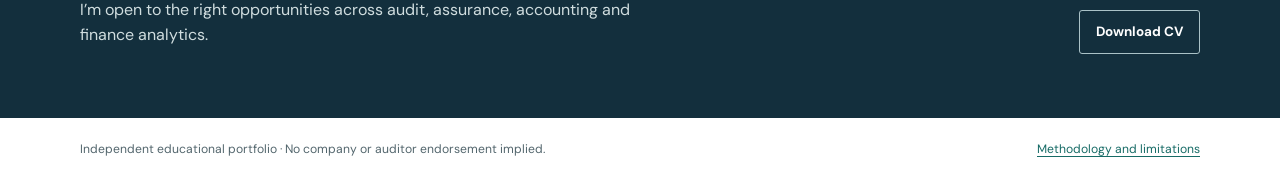
==== commit 11885735: "Apply portfolio section copy updates" ====
--- a/index.html
+++ b/index.html
@@ -41,7 +41,7 @@
       <aside class="hero-panel intro-panel">
         <p class="eyebrow">My focus</p>
         <h2>Accounting judgement, supported by data.</h2>
-        <p>I’m building toward audit and assurance work by connecting practical accounting experience with financial analysis, clear documentation and responsible use of AI.</p>
+        <p>I bring practical accounting experience and postgraduate study to financial reporting questions. I use financial analysis and AI to organise and examine public information, verify key figures against their sources, and document where further evidence is needed.</p>
       </aside>
     </section>
 
@@ -51,8 +51,7 @@
         <h2>Curious about the work behind reliable numbers.</h2>
       </div>
       <div class="body-copy">
-        <p>My path brings together finance operations, postgraduate accounting study and a growing interest in audit analytics. I enjoy work that calls for care with detail, a clear trail from source to conclusion, and the confidence to question an explanation when the evidence is incomplete.</p>
-        <p>I continue to build my accounting and audit knowledge, including my progress towards ACCA. I use this portfolio to turn that learning into practical, reviewable work.</p>
+        <p>I completed a BCom in Finance and Taxation at Aquinas College in India, followed by an MSc in Accounting &amp; Finance at Anglia Ruskin University in the UK. In my finance roles, I’ve supported accounts payable, reconciliations, journals, payment runs and month-end across multiple entities. I’ve passed ACCA Taxation (TX) and progressing towards ACCA.</p>
       </div>
     </section>
 
@@ -86,13 +85,13 @@
     <section class="section wrap" id="ai">
       <div class="section-intro">
         <p class="eyebrow">AI approach</p>
-        <h2>AI speeds up the first pass. I own the judgement.</h2>
-        <p class="section-lede">I used AI to support research across selected public sources, organise relevant disclosures and prepare a first-pass analysis. I then used Python and Excel to independently recalculate and cross-check defined figures, traced key inputs to published reports, and applied my judgement to interpret results and challenge unsupported explanations.</p>
+        <h2>AI helps with the first pass. I verify the results.</h2>
+        <p class="section-lede">I used AI to help find and organise information in public reports and prepare an initial analysis. I then used Python and Excel to recalculate selected figures and check key inputs against their sources. I reviewed the results and considered which observations might need further investigation.</p>
       </div>
       <div class="three-cards">
-        <article><span class="card-number">AI-assisted research</span><h3>Gather and analyse</h3><p>AI helped locate and organise public information, review disclosures and prepare an initial analysis.</p></article>
-        <article><span class="card-number">Independent checks</span><h3>Recalculate and verify</h3><p>Python and Excel independently recalculated defined metrics and reconciliations; I traced material inputs back to the published reports.</p></article>
-        <article><span class="card-number">Human judgement</span><h3>Interpret and decide</h3><p>I assessed the context, challenged unsupported explanations and decided which potential risks warranted further investigation.</p></article>
+        <article><span class="card-number">AI-assisted research</span><h3>Gather and analyse</h3><p>AI helped organise published information, review selected disclosures and suggest questions for analysis.</p></article>
+        <article><span class="card-number">Independent checks</span><h3>Recalculate and verify</h3><p>I used Python and Excel to recalculate selected figures and trace key inputs back to published reports.</p></article>
+        <article><span class="card-number">Human review</span><h3>Interpret and decide</h3><p>I considered the results in context and identified potential risks that might warrant further investigation.</p></article>
       </div>
       <p class="notice-line"><strong>Why use this workflow?</strong> AI can reduce time spent on information gathering and first-pass analysis, leaving more attention for verification and judgement. I have not measured time saved in this project. In one example, AI did not quantify an inventory-provision ratio movement; Python and Excel calculated it, and review identified a separate error in an intermediate human draft. The correction and its origin were documented. <a href="methodology.html#ai-review">See the validation example</a>.</p>
     </section>
@@ -102,11 +101,11 @@
         <div class="section-intro">
           <p class="eyebrow">Portfolio roadmap</p>
           <h2>Building practical examples step by step.</h2>
-          <p class="section-lede">The next projects will use synthetic data and clearly labelled educational simulations.</p>
+          <p class="section-lede">I’m extending the company analysis to cover five years. I also plan to build two practice projects using fictional data: one focused on accounts payable and one on journal entries.</p>
         </div>
         <div class="roadmap-grid">
           <article><span class="status-label limited">In progress</span><h3>Five-year company comparison</h3><p>Extend the public-company analysis across FY2021–FY2025, with consistent periods, definitions and source-linked calculations.</p></article>
-          <article><span class="status-label source">Planned</span><h3>Accounts payable analytics</h3><p>Use synthetic invoice and payment data to explore duplicate payments, unusual values and supplier anomalies.</p></article>
+          <article><span class="status-label source">Planned</span><h3>Accounts payable and payment analytics</h3><p>Use fictional invoice, supplier and payment data to explore unusual transactions and payment-control exceptions. Compare AI-assisted screening with Python and Excel checks, then document how each flagged item was reviewed.</p></article>
           <article><span class="status-label source">Planned</span><h3>Journal entry and GL analytics</h3><p>Use synthetic ledger data to demonstrate risk-based journal screening, exception review and human disposition.</p></article>
         </div>
       </div>
@@ -120,7 +119,7 @@
           <p>I’m open to the right opportunities across audit, assurance, accounting and finance analytics.</p>
         </div>
         <div class="actions contact-actions">
-          <a class="button light" href="mailto:muhammedyousufds@gmail.com">Contact me by email</a>
+          <a class="button light" href="mailto:muhammedyousufds@gmail.com">muhammedyousufds@gmail.com</a>
           <a class="button outline-light" href="https://www.linkedin.com/in/muhammedyousuf111197/" target="_blank" rel="noopener">Connect on LinkedIn</a>
           <a class="button outline-light" href="downloads/Muhammed_Yousuf_CV_2026.pdf" download>Download CV</a>
         </div>
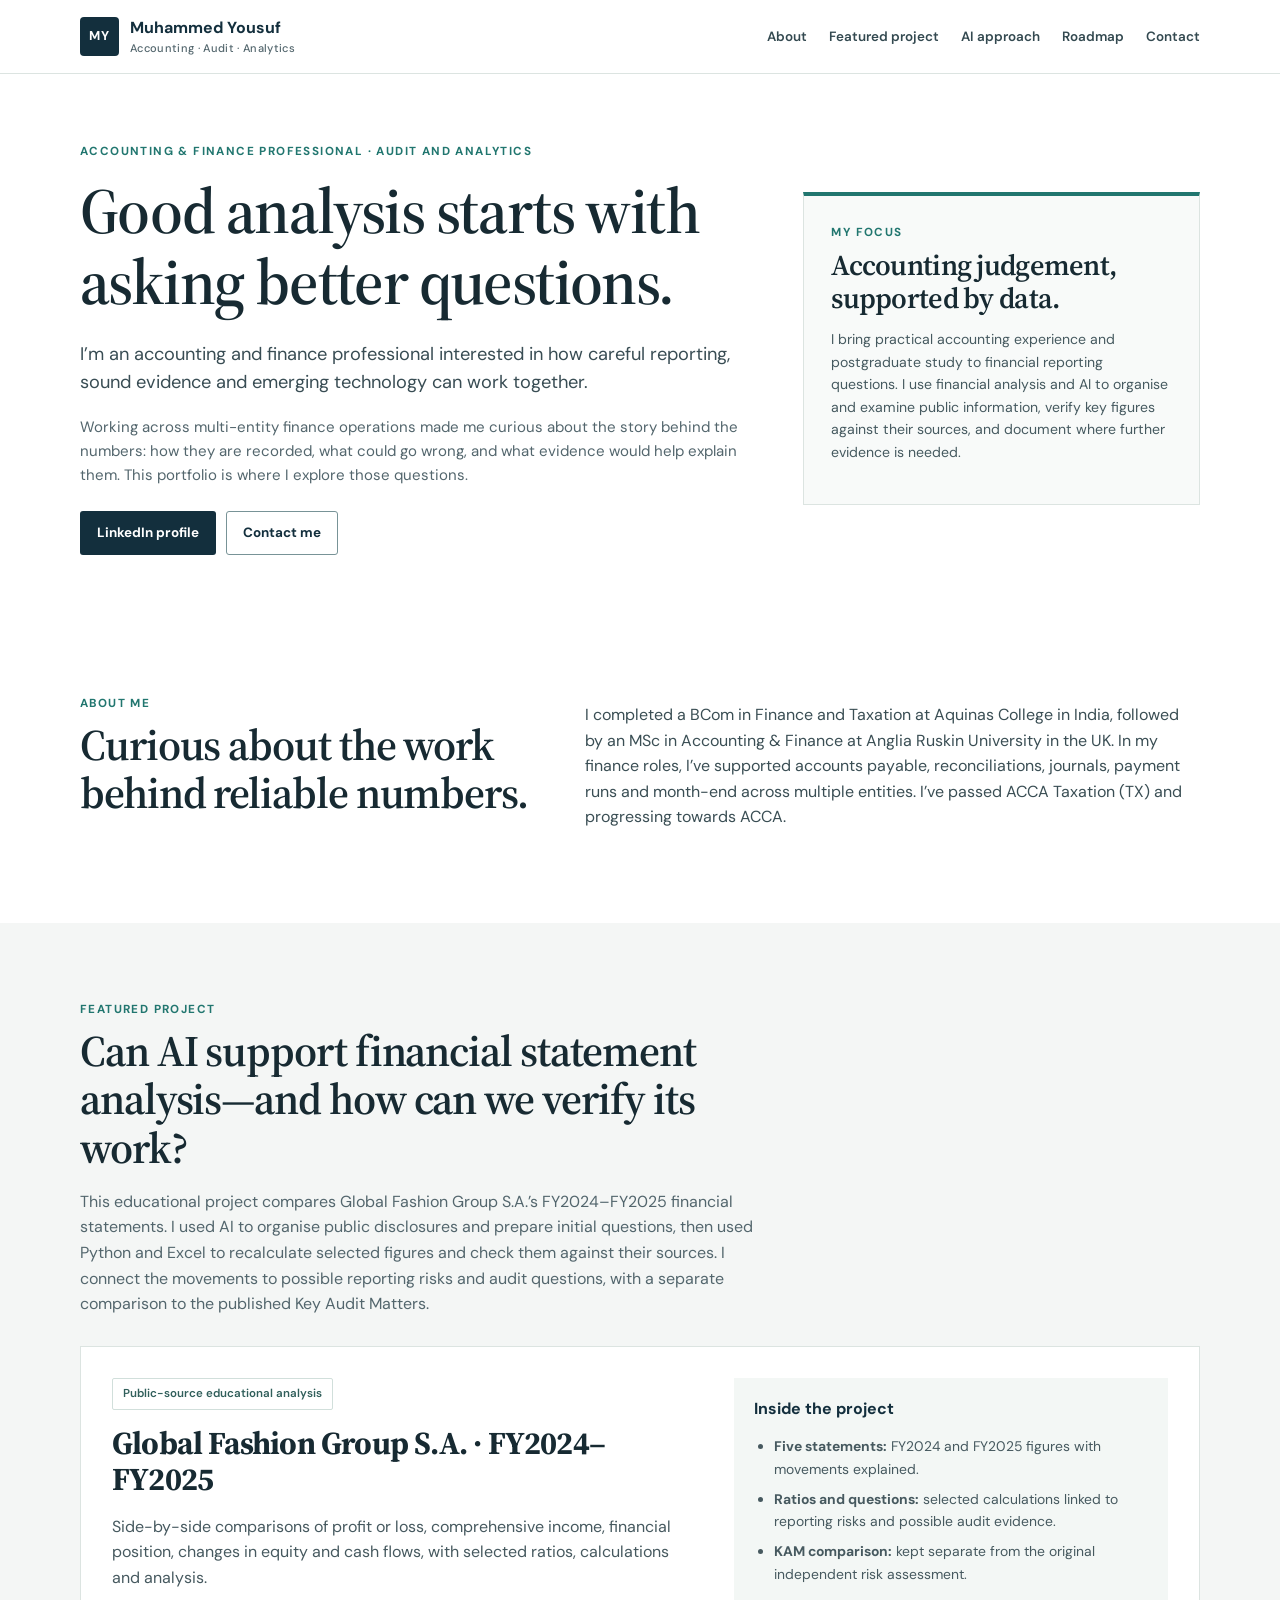
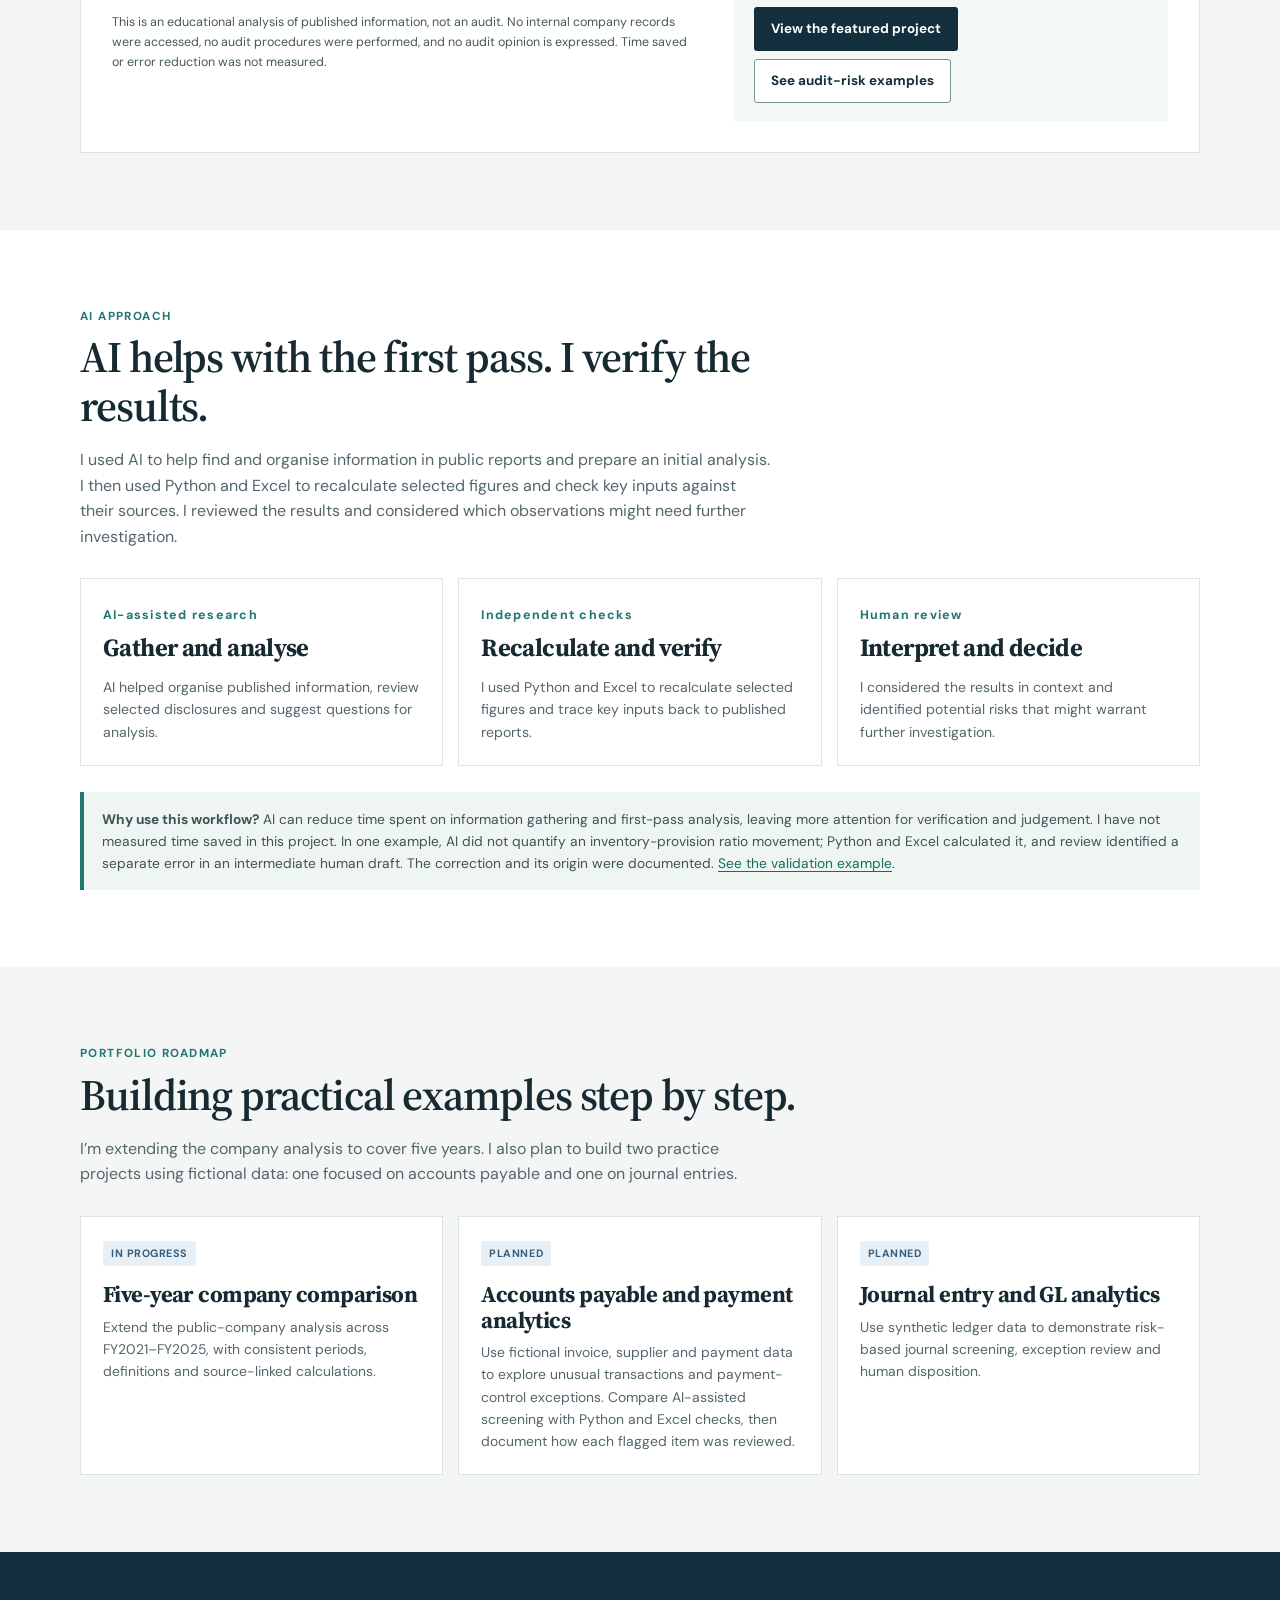
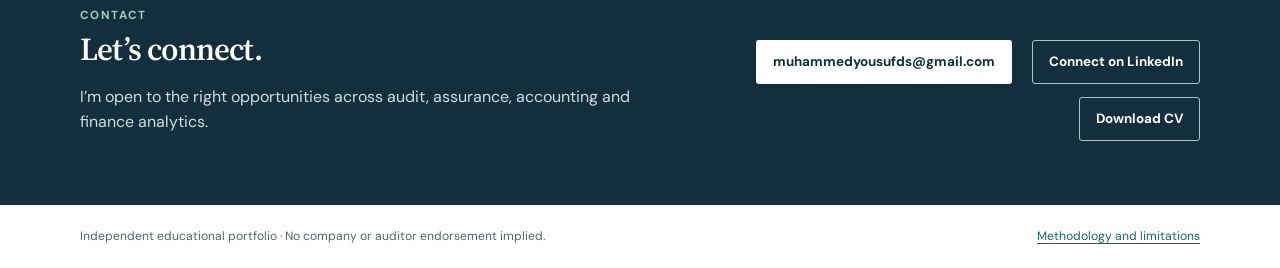
==== commit 5eb43704: "Feature the financial statement analysis on the homepage" ====
--- a/index.html
+++ b/index.html
@@ -59,24 +59,25 @@
       <div class="wrap">
         <div class="section-intro">
           <p class="eyebrow">Featured project</p>
-          <h2>Can AI make financial analysis more efficient—and how can we check its work?</h2>
-          <p class="section-lede">For this educational case study, I used AI to organise Global Fashion Group S.A.’s public reports and help prepare initial questions. I then used Python and Excel to recalculate selected figures and check them against their sources. The analysis considers potential reporting risks and procedures an auditor might consider.</p>
+          <h2>Can AI support financial statement analysis—and how can we verify its work?</h2>
+          <p class="section-lede">This educational project compares Global Fashion Group S.A.’s FY2024–FY2025 financial statements. I used AI to organise public disclosures and prepare initial questions, then used Python and Excel to recalculate selected figures and check them against their sources. I connect the movements to possible reporting risks and audit questions, with a separate comparison to the published Key Audit Matters.</p>
         </div>
         <article class="feature-card recruiter-project-card">
           <div>
-            <span class="tag">Public-source educational simulation</span>
-            <h3>AI-Assisted Public Company Audit Analytics</h3>
-            <p>An analysis of published financial trends and selected disclosures, linking observations to potential risks, relevant assertions and proposed procedures.</p>
-            <p class="quiet">This educational analysis uses published information. No internal company records were accessed, no audit procedures were performed, and no audit opinion is expressed. Time saved or error reduction was not measured.</p>
+            <span class="tag">Public-source educational analysis</span>
+            <h3>Global Fashion Group S.A. · FY2024–FY2025</h3>
+            <p>Side-by-side comparisons of profit or loss, comprehensive income, financial position, changes in equity and cash flows, with selected ratios, calculations and analysis.</p>
+            <p class="quiet">This is an educational analysis of published information, not an audit. No internal company records were accessed, no audit procedures were performed, and no audit opinion is expressed. Time saved or error reduction was not measured.</p>
           </div>
           <div class="feature-side">
-            <p><strong>Project status</strong></p>
+            <p><strong>Inside the project</strong></p>
             <ul>
-              <li><strong>Completed pilot:</strong> FY2024–FY2025 quantitative analysis.</li>
-              <li><strong>In progress:</strong> a consistent FY2021–FY2025 comparison.</li>
-              <li><strong>Current output:</strong> nine potential risk categories and 45 proposed procedures.</li>
+              <li><strong>Five statements:</strong> FY2024 and FY2025 figures with movements explained.</li>
+              <li><strong>Ratios and questions:</strong> selected calculations linked to reporting risks and possible audit evidence.</li>
+              <li><strong>KAM comparison:</strong> kept separate from the original independent risk assessment.</li>
             </ul>
-            <a class="button primary" href="case-study.html">Explore the case study</a>
+            <a class="button primary" href="statement-analysis.html">View the featured project</a>
+            <a class="button secondary" href="case-study.html">See audit-risk examples</a>
           </div>
         </article>
       </div>
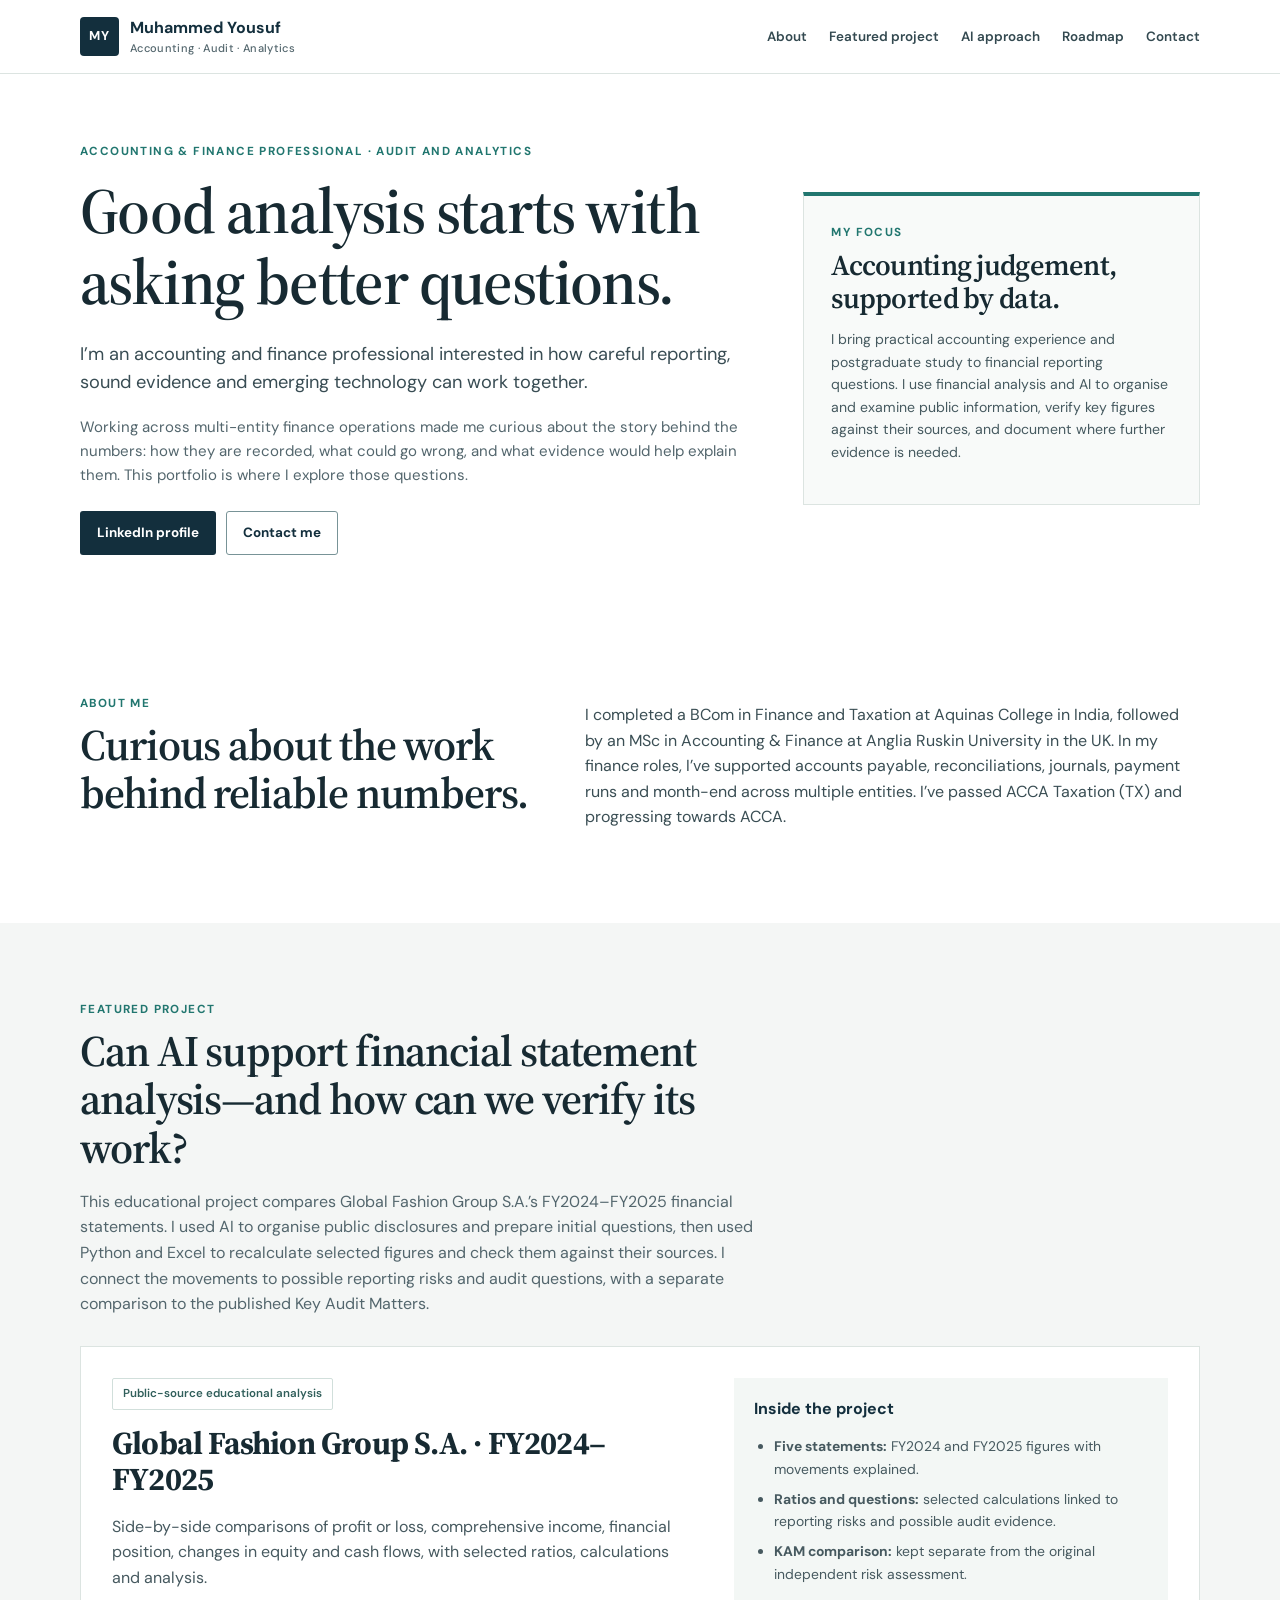
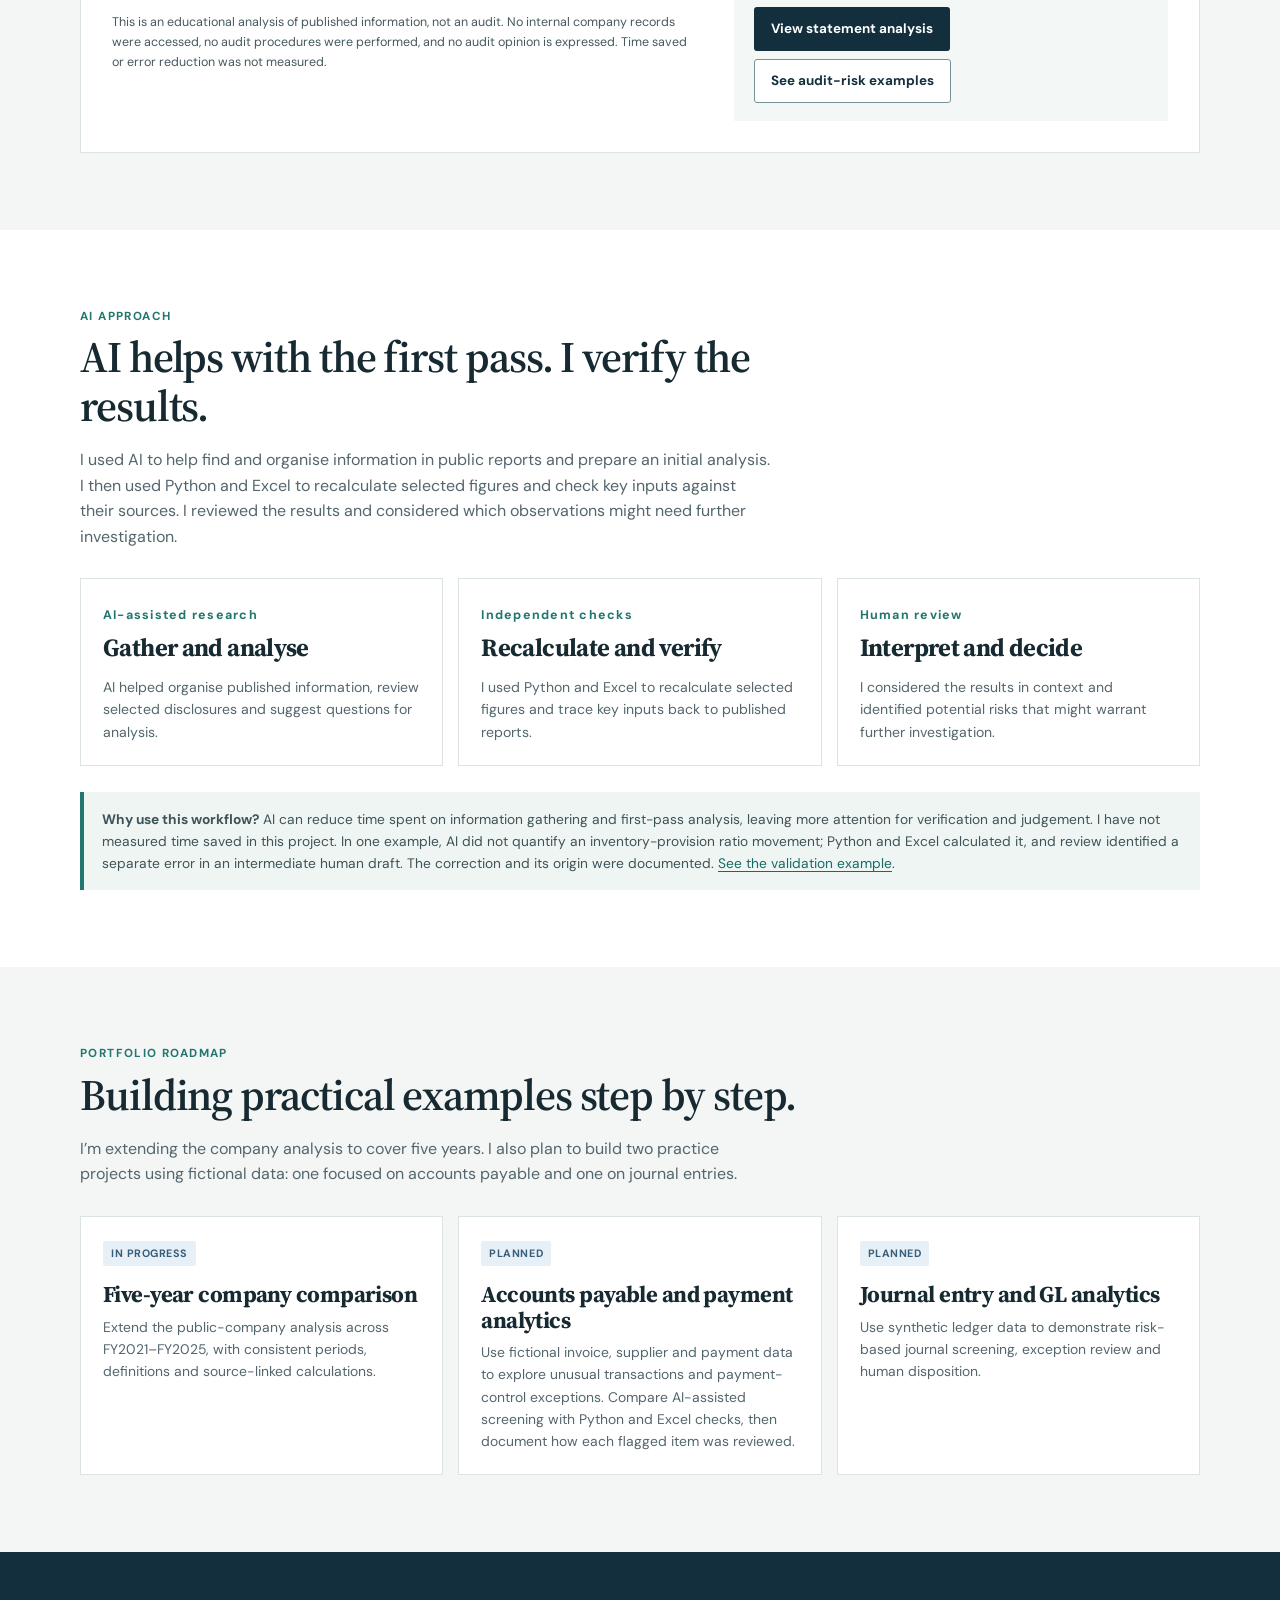
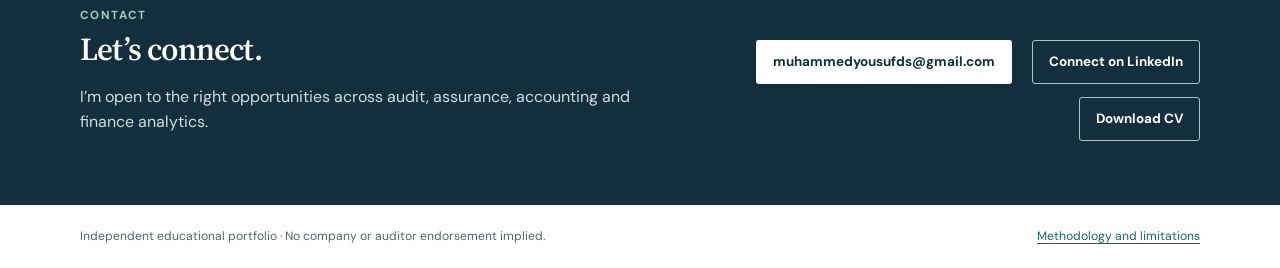
==== commit fd065af1: "Clarify statement analysis link on homepage" ====
--- a/index.html
+++ b/index.html
@@ -76,7 +76,7 @@
               <li><strong>Ratios and questions:</strong> selected calculations linked to reporting risks and possible audit evidence.</li>
               <li><strong>KAM comparison:</strong> kept separate from the original independent risk assessment.</li>
             </ul>
-            <a class="button primary" href="statement-analysis.html">View the featured project</a>
+            <a class="button primary" href="statement-analysis.html">View statement analysis</a>
             <a class="button secondary" href="case-study.html">See audit-risk examples</a>
           </div>
         </article>
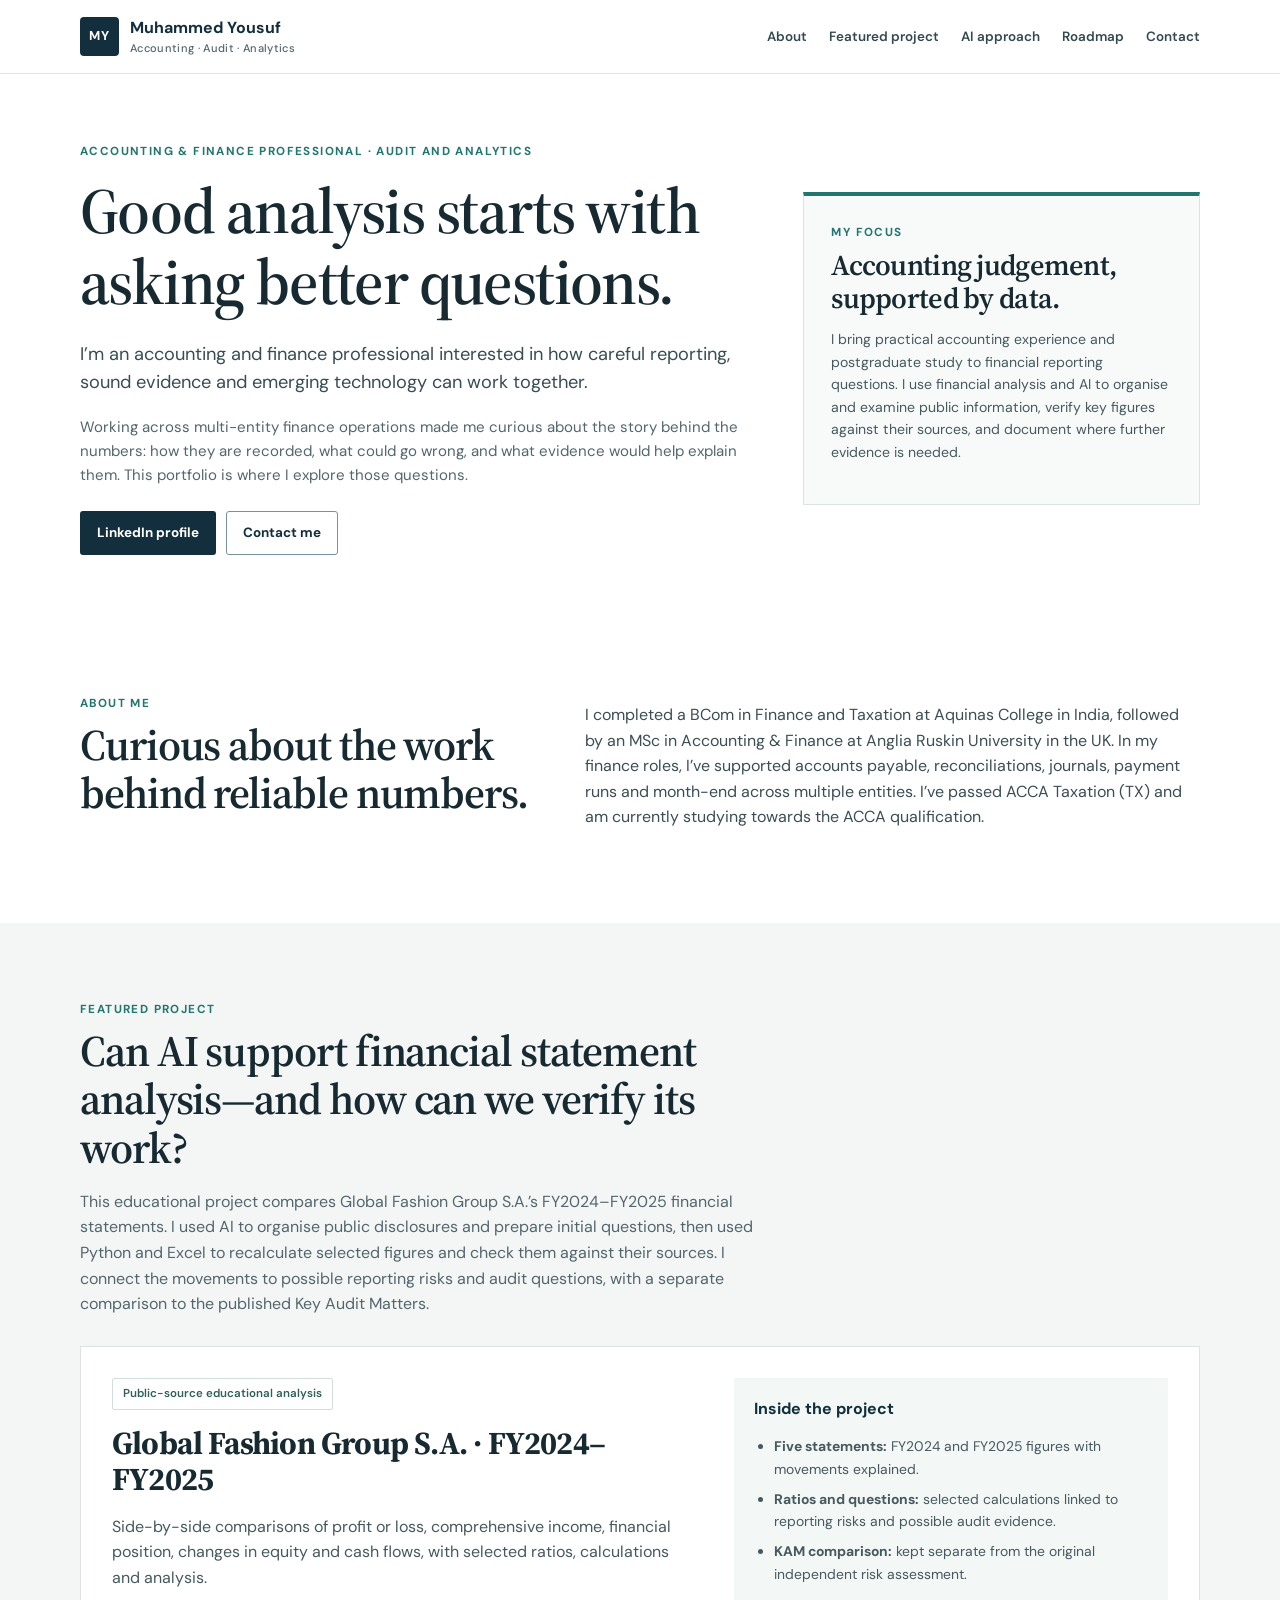
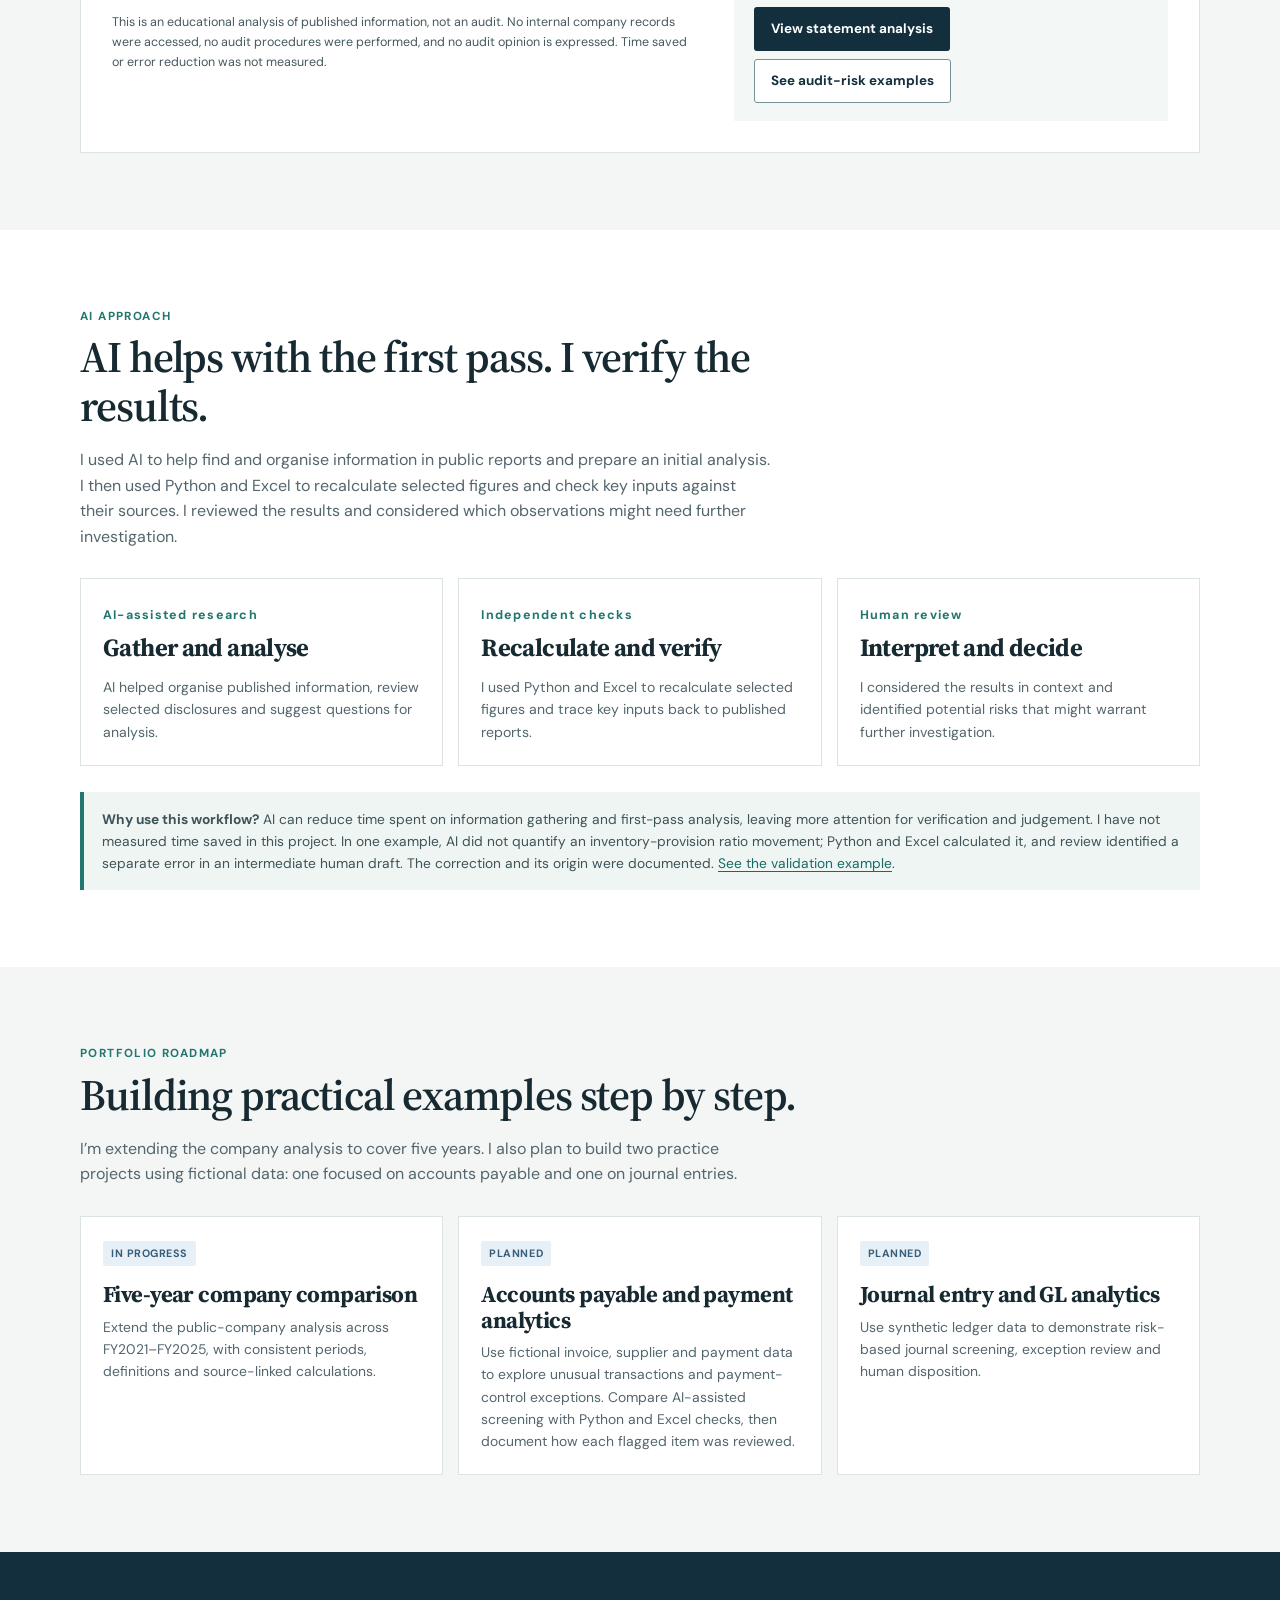
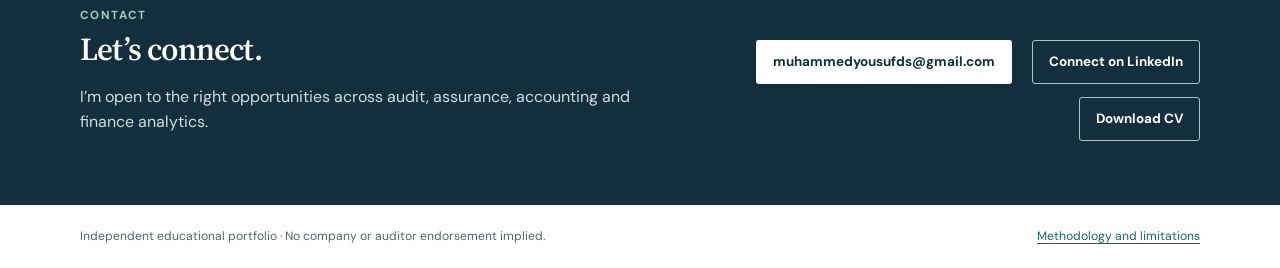
==== commit defed0b5: "Clarify ACCA study status in About section" ====
--- a/index.html
+++ b/index.html
@@ -19,7 +19,7 @@
     <button class="menu-toggle" type="button" aria-expanded="false" aria-controls="primary-nav" aria-label="Open navigation">Menu</button>
     <nav id="primary-nav" aria-label="Primary navigation">
       <a href="#about">About</a>
-      <a href="#project">Featured project</a>
+      <a href="case-study.html">Featured project</a>
       <a href="#ai">AI approach</a>
       <a href="#roadmap">Roadmap</a>
       <a href="#contact">Contact</a>
@@ -51,7 +51,7 @@
         <h2>Curious about the work behind reliable numbers.</h2>
       </div>
       <div class="body-copy">
-        <p>I completed a BCom in Finance and Taxation at Aquinas College in India, followed by an MSc in Accounting &amp; Finance at Anglia Ruskin University in the UK. In my finance roles, I’ve supported accounts payable, reconciliations, journals, payment runs and month-end across multiple entities. I’ve passed ACCA Taxation (TX) and progressing towards ACCA.</p>
+        <p>I completed a BCom in Finance and Taxation at Aquinas College in India, followed by an MSc in Accounting &amp; Finance at Anglia Ruskin University in the UK. In my finance roles, I’ve supported accounts payable, reconciliations, journals, payment runs and month-end across multiple entities. I’ve passed ACCA Taxation (TX) and am currently studying towards the ACCA qualification.</p>
       </div>
     </section>
 
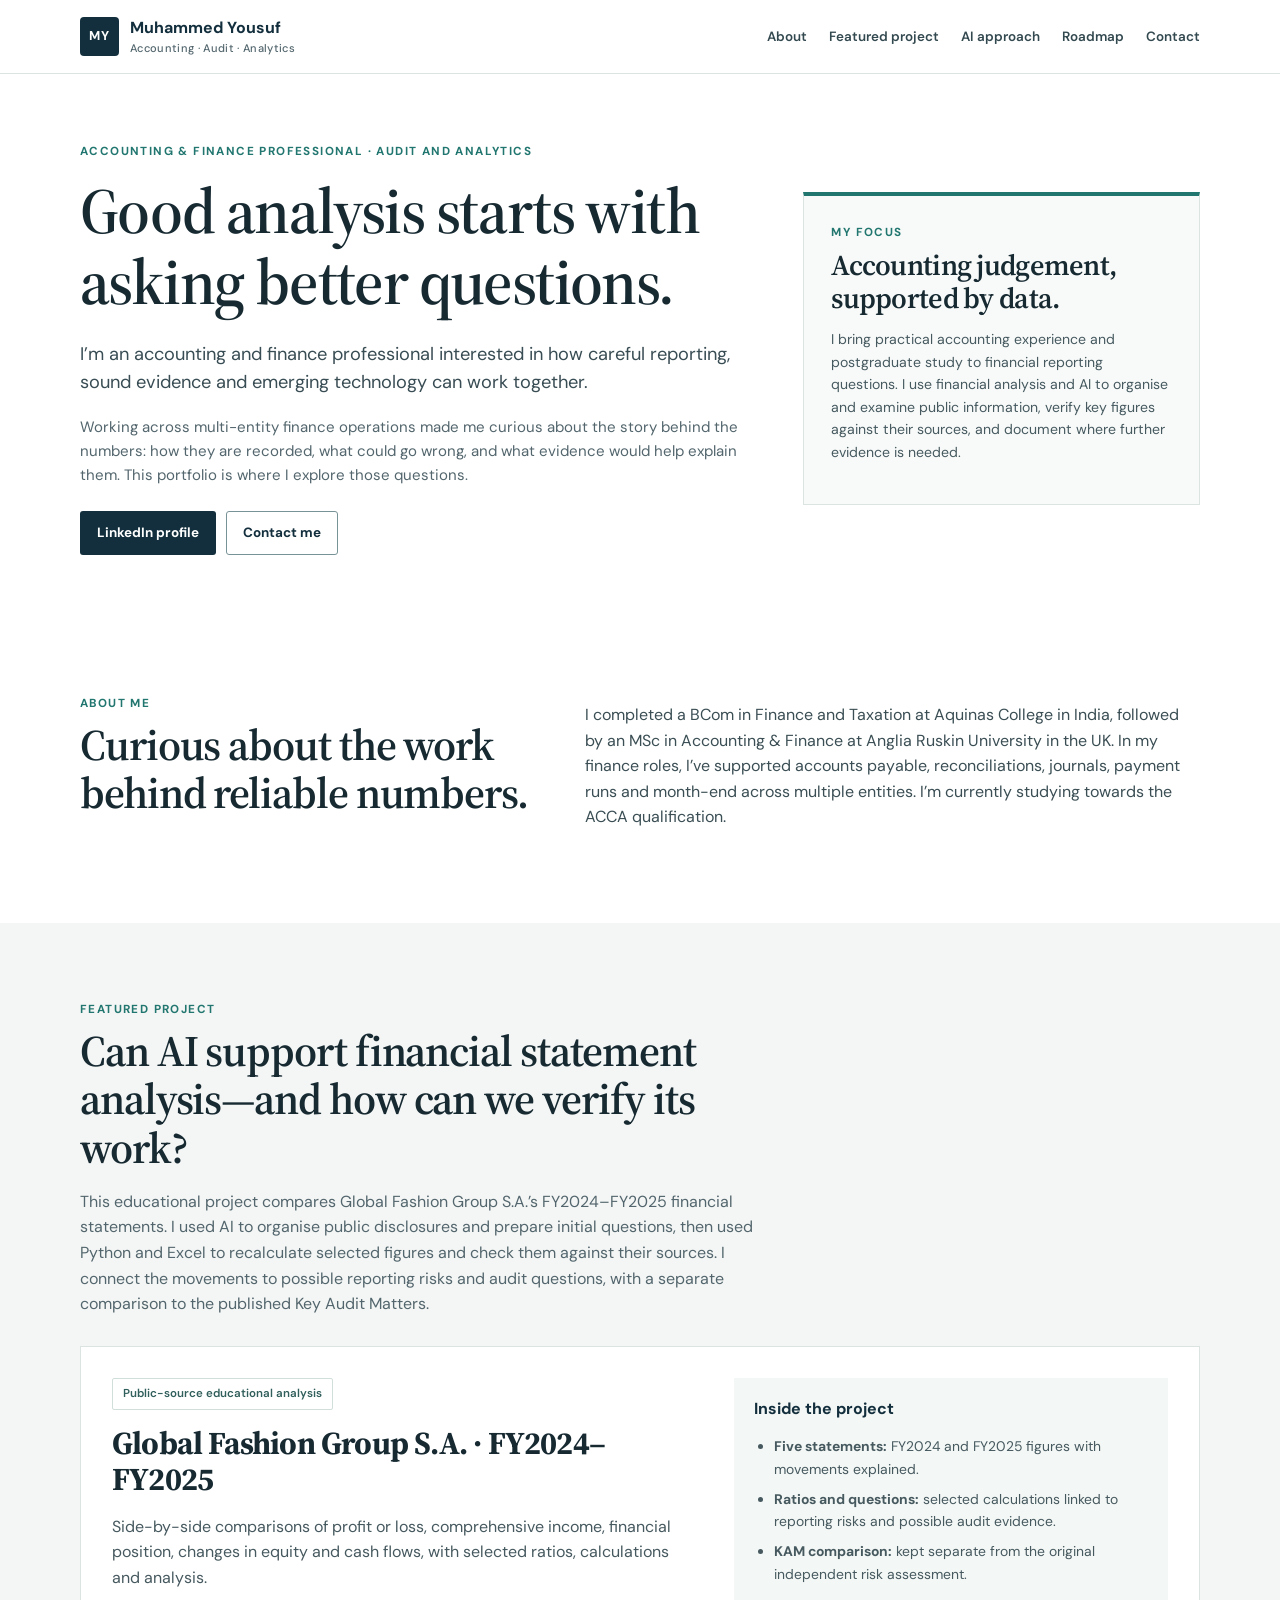
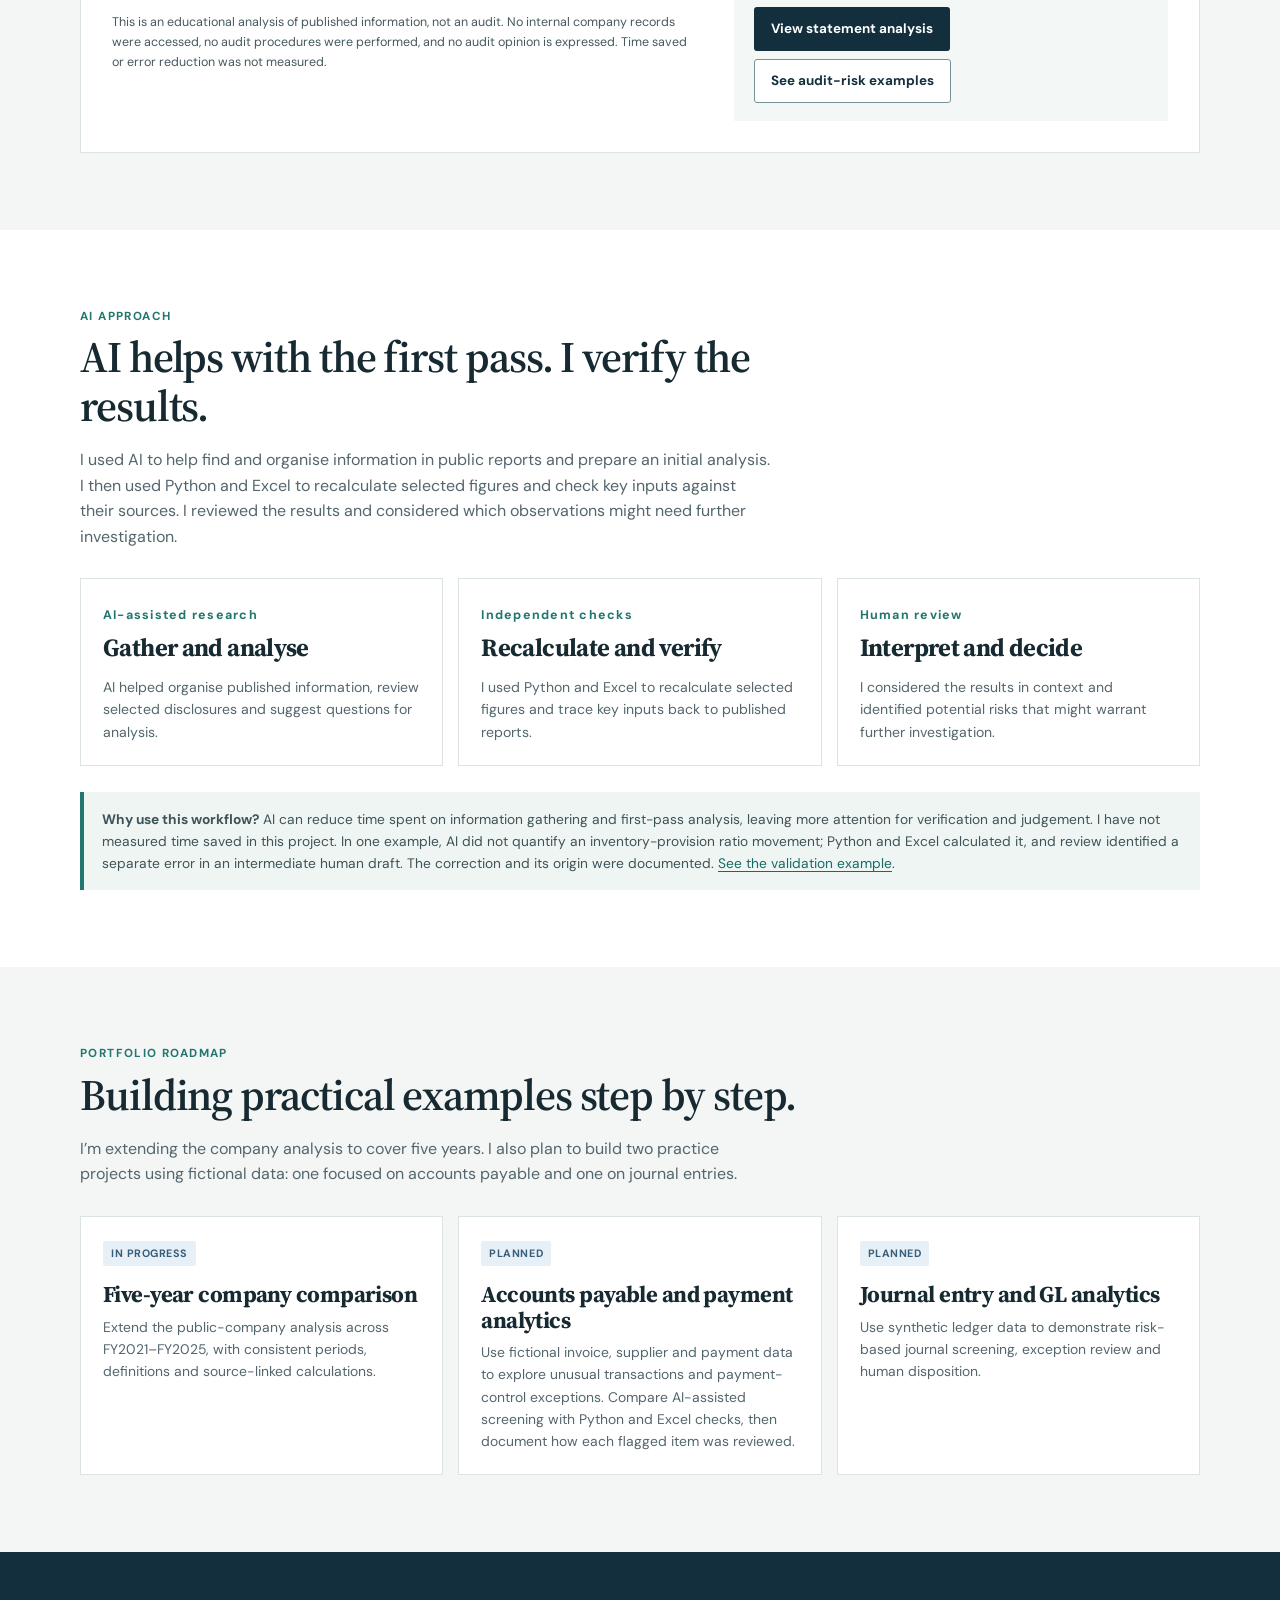
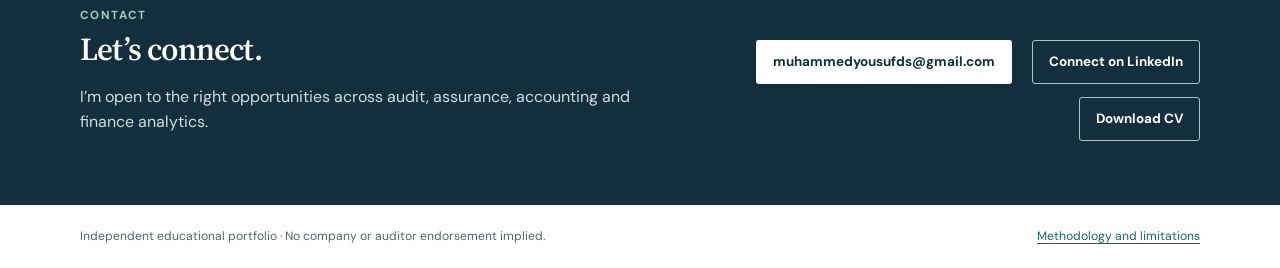
==== commit 6491d5fa: "Simplify ACCA status in About section" ====
--- a/index.html
+++ b/index.html
@@ -51,7 +51,7 @@
         <h2>Curious about the work behind reliable numbers.</h2>
       </div>
       <div class="body-copy">
-        <p>I completed a BCom in Finance and Taxation at Aquinas College in India, followed by an MSc in Accounting &amp; Finance at Anglia Ruskin University in the UK. In my finance roles, I’ve supported accounts payable, reconciliations, journals, payment runs and month-end across multiple entities. I’ve passed ACCA Taxation (TX) and am currently studying towards the ACCA qualification.</p>
+        <p>I completed a BCom in Finance and Taxation at Aquinas College in India, followed by an MSc in Accounting &amp; Finance at Anglia Ruskin University in the UK. In my finance roles, I’ve supported accounts payable, reconciliations, journals, payment runs and month-end across multiple entities. I’m currently studying towards the ACCA qualification.</p>
       </div>
     </section>
 
